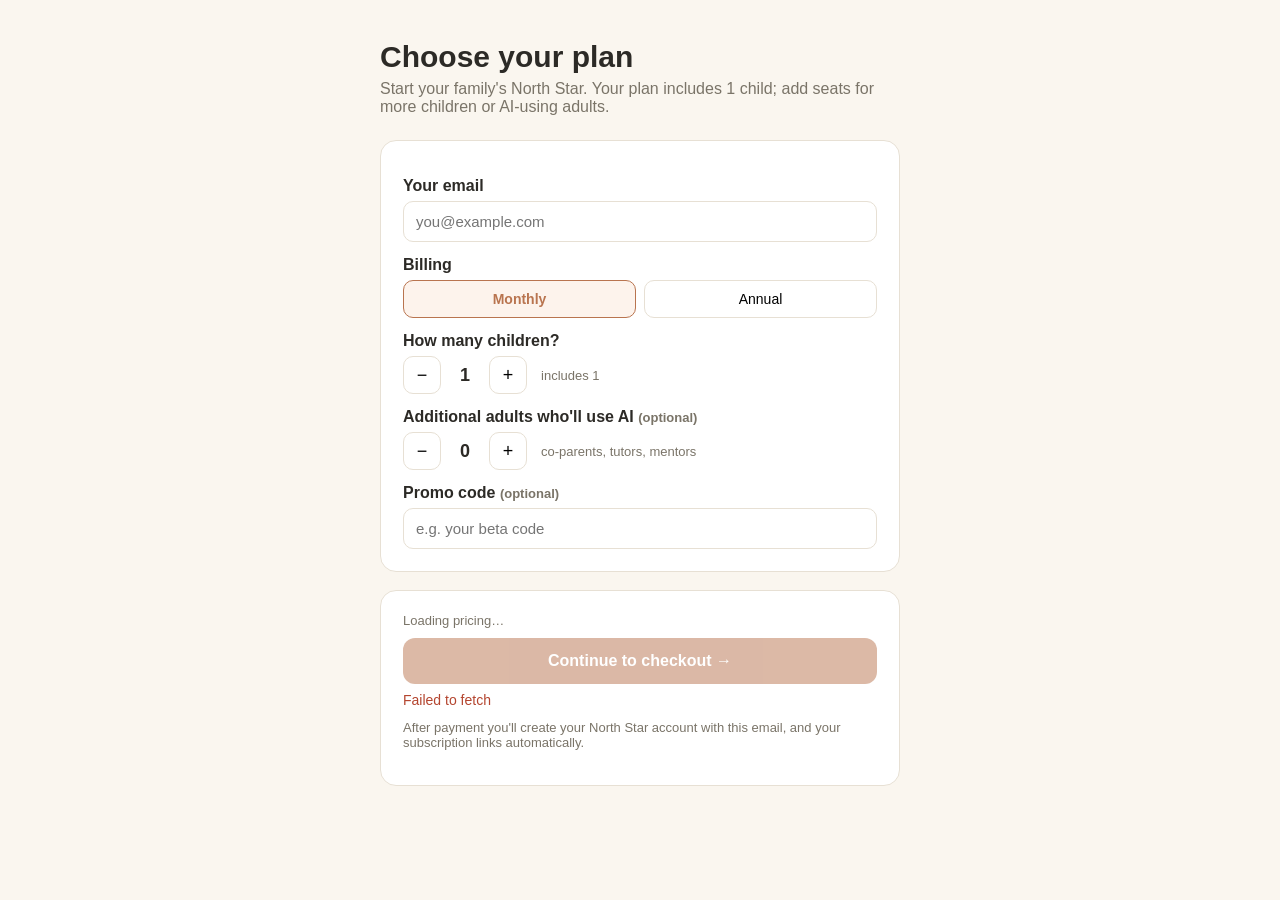
==== pricing.html @ ab98f8ff "North Star app: full application, cloud sync, billing, public signup, mobile UX Commits the complete" ====
<!doctype html>
<html lang="en">
<head>
<meta charset="utf-8" />
<meta name="viewport" content="width=device-width, initial-scale=1" />
<title>North Star — Choose your plan</title>
<style>
  :root{ --cream:#faf6ef; --card:#fff; --ink:#2c2a26; --muted:#7a7468; --clay:#b9744f; --sage:#8aa18a; --border:#e7e0d4; --r:16px; }
  *{ box-sizing:border-box; } body{ margin:0; font-family:-apple-system,BlinkMacSystemFont,"Segoe UI",Roboto,sans-serif; background:var(--cream); color:var(--ink); }
  .wrap{ max-width:560px; margin:0 auto; padding:40px 20px 80px; }
  h1{ font-size:30px; margin:0 0 6px; } .sub{ color:var(--muted); margin:0 0 24px; }
  .card{ background:var(--card); border:1px solid var(--border); border-radius:var(--r); padding:22px; margin-bottom:18px; }
  label{ display:block; font-weight:600; margin:14px 0 6px; }
  input[type=email], input[type=text]{ width:100%; padding:11px 12px; border:1px solid var(--border); border-radius:10px; font-size:15px; }
  .seg{ display:flex; gap:8px; }
  .seg button{ flex:1; padding:10px; border:1px solid var(--border); background:#fff; border-radius:10px; cursor:pointer; font-size:14px; }
  .seg button.on{ border-color:var(--clay); background:#fdf3ec; color:var(--clay); font-weight:700; }
  .stepper{ display:flex; align-items:center; gap:14px; }
  .stepper button{ width:38px; height:38px; border:1px solid var(--border); background:#fff; border-radius:10px; font-size:18px; cursor:pointer; }
  .stepper .n{ font-size:18px; font-weight:700; min-width:2ch; text-align:center; }
  .row{ display:flex; justify-content:space-between; margin:6px 0; }
  .total{ display:flex; justify-content:space-between; font-weight:700; font-size:18px; border-top:1px solid var(--border); padding-top:10px; margin-top:10px; }
  .go{ width:100%; padding:14px; background:var(--clay); color:#fff; border:0; border-radius:12px; font-size:16px; font-weight:700; cursor:pointer; margin-top:10px; }
  .go[disabled]{ opacity:.5; cursor:not-allowed; }
  .muted{ color:var(--muted); font-size:13px; } .err{ color:#b4452f; font-size:14px; margin-top:8px; }
  .trial{ background:#eef5ee; color:#456b45; border-radius:10px; padding:10px 12px; font-size:14px; margin-top:10px; }
</style>
</head>
<body>
<div class="wrap">
  <h1>Choose your plan</h1>
  <p class="sub">Start your family's North Star. Your plan includes 1 child; add seats for more children or AI-using adults.</p>

  <div class="card">
    <label>Your email</label>
    <input id="email" type="email" placeholder="you@example.com" autocomplete="email" />

    <label>Billing</label>
    <div class="seg" id="interval">
      <button data-int="month" class="on">Monthly</button>
      <button data-int="year">Annual</button>
    </div>

    <label>How many children?</label>
    <div class="stepper"><button data-step-child="-1">−</button><span class="n" id="children">1</span><button data-step-child="1">+</button>
      <span class="muted" id="child-note">includes 1</span></div>

    <label>Additional adults who'll use AI <span class="muted">(optional)</span></label>
    <div class="stepper"><button data-step-adult="-1">−</button><span class="n" id="adults">0</span><button data-step-adult="1">+</button>
      <span class="muted">co-parents, tutors, mentors</span></div>

    <label>Promo code <span class="muted">(optional)</span></label>
    <input id="promo" type="text" placeholder="e.g. your beta code" autocomplete="off" />
    <div class="trial" id="trial" style="display:none"></div>
  </div>

  <div class="card">
    <div id="breakdown"><div class="muted">Loading pricing…</div></div>
    <button class="go" id="go" disabled>Continue to checkout →</button>
    <div class="err" id="err"></div>
    <p class="muted" style="margin-top:12px">After payment you'll create your North Star account with this email, and your subscription links automatically.</p>
  </div>
</div>

<script type="module">
  // Stands in for the real marketing site. The live pricing page would make the
  // same two fetch calls to the public-checkout function.
  const SUPABASE_URL = "https://dsioaopybvbfukouljej.supabase.co";
  const PUBLISHABLE_KEY = "sb_publishable_dtIyt5aJ-7ZRUaxMw2Mseg_uG65wyfv";
  const FN = `${SUPABASE_URL}/functions/v1/public-checkout`;

  async function call(action, payload) {
    const res = await fetch(FN, {
      method: "POST",
      headers: { "Content-Type": "application/json", "apikey": PUBLISHABLE_KEY, "Authorization": `Bearer ${PUBLISHABLE_KEY}` },
      body: JSON.stringify({ action, payload }),
    });
    const data = await res.json();
    if (!res.ok || data.error) throw new Error(data.error || `Request failed (${res.status})`);
    return data;
  }

  let interval = "month", children = 1, adults = 0, prices = null;
  const $ = (id) => document.getElementById(id);
  const money = (amt, cur="usd") => amt == null ? "—" : new Intl.NumberFormat(undefined,{style:"currency",currency:(cur||"usd").toUpperCase()}).format(amt/100);

  function render() {
    $("children").textContent = children;
    $("adults").textContent = adults;
    const extraChild = Math.max(0, children - 1);
    $("child-note").textContent = extraChild ? `includes 1 + ${extraChild} seat${extraChild>1?"s":""}` : "includes 1";
    document.querySelectorAll("[data-int]").forEach(b => b.classList.toggle("on", b.dataset.int === interval));

    const set = prices?.[interval] || {};
    const cur = set.base?.currency || "usd";
    const per = interval === "year" ? "/yr" : "/mo";
    const baseAmt = set.base?.amount ?? null, seatAmt = set.seat?.amount ?? null, aiAmt = set.aiseat?.amount ?? null;
    const total = baseAmt == null ? null : baseAmt + extraChild*(seatAmt||0) + adults*(aiAmt||0);

    if (!prices) { $("breakdown").innerHTML = `<div class="muted">Loading pricing…</div>`; }
    else $("breakdown").innerHTML = `
      <div class="row"><span>Base plan (incl. 1 child)</span><span>${money(baseAmt,cur)}${per}</span></div>
      ${extraChild>0 ? `<div class="row"><span>${extraChild} × child seat</span><span>${money(seatAmt!=null?seatAmt*extraChild:null,cur)}${per}</span></div>`:""}
      ${adults>0 ? `<div class="row"><span>${adults} × adult AI seat</span><span>${money(aiAmt!=null?aiAmt*adults:null,cur)}${per}</span></div>`:""}
      <div class="total"><span>Total</span><span>${money(total,cur)}${per}</span></div>`;
    $("go").disabled = !prices || baseAmt == null;
  }

  document.querySelectorAll("[data-int]").forEach(b => b.addEventListener("click", () => { interval = b.dataset.int; render(); }));
  document.querySelectorAll("[data-step-child]").forEach(b => b.addEventListener("click", () => { children = Math.max(1, children + (+b.dataset.stepChild)); render(); }));
  document.querySelectorAll("[data-step-adult]").forEach(b => b.addEventListener("click", () => { adults = Math.max(0, adults + (+b.dataset.stepAdult)); render(); }));

  $("go").addEventListener("click", async () => {
    $("err").textContent = "";
    const email = $("email").value.trim();
    if (!email) { $("err").textContent = "Please enter your email."; return; }
    $("go").disabled = true; $("go").textContent = "Redirecting…";
    try {
      const { url } = await call("create", {
        interval, email, promoCode: $("promo").value.trim(),
        childSeats: Math.max(0, children - 1), adultSeats: adults,
      });
      window.location.href = url;
    } catch (e) {
      $("err").textContent = e.message || "Couldn't start checkout.";
      $("go").disabled = false; $("go").textContent = "Continue to checkout →";
    }
  });

  // Show a hint when the entered promo unlocks the free trial (purely cosmetic;
  // the real trial is applied server-side at checkout).
  $("promo").addEventListener("input", () => {
    const v = $("promo").value.trim();
    $("trial").style.display = v ? "block" : "none";
    if (v) $("trial").textContent = "If this is a valid beta code, you'll get 30 days free — then your selected plan bills automatically unless you cancel.";
  });

  try { prices = await call("prices"); } catch (e) { $("err").textContent = e.message; }
  render();
</script>
</body>
</html>
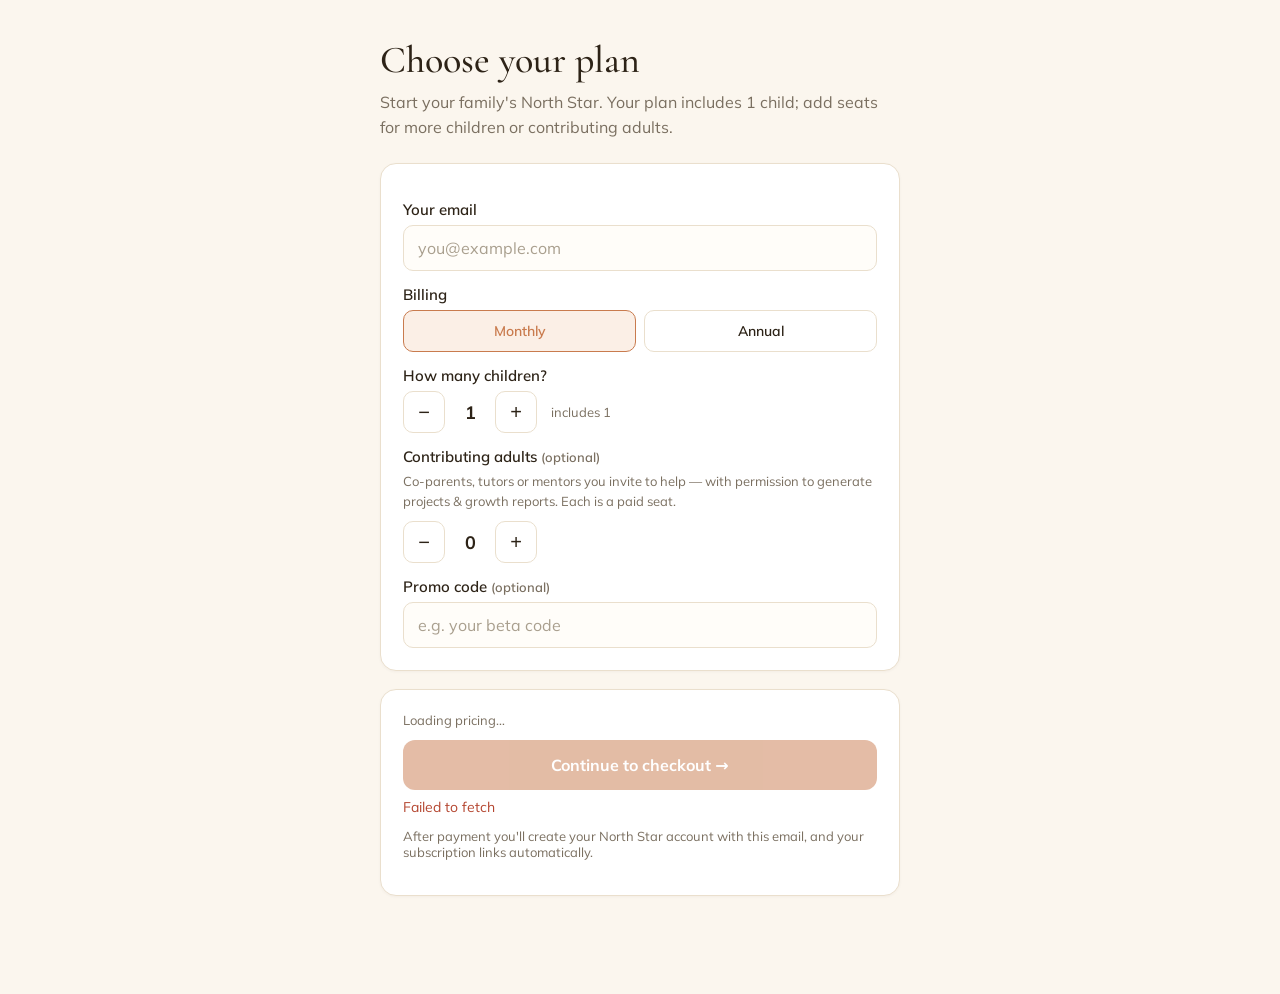
==== commit e1e36444: "Pricing page: match brand fonts/UI + reword adult seats - Cormorant Garamond headings + Mulish body," ====
--- a/pricing.html
+++ b/pricing.html
@@ -4,32 +4,40 @@
 <meta charset="utf-8" />
 <meta name="viewport" content="width=device-width, initial-scale=1" />
 <title>North Star — Choose your plan</title>
+<link rel="preconnect" href="https://fonts.googleapis.com" />
+<link rel="preconnect" href="https://fonts.gstatic.com" crossorigin />
+<link href="https://fonts.googleapis.com/css2?family=Cormorant+Garamond:ital,wght@0,400;0,500;1,400;1,500&family=Mulish:wght@400;500;600;700&display=swap" rel="stylesheet" />
 <style>
-  :root{ --cream:#faf6ef; --card:#fff; --ink:#2c2a26; --muted:#7a7468; --clay:#b9744f; --sage:#8aa18a; --border:#e7e0d4; --r:16px; }
-  *{ box-sizing:border-box; } body{ margin:0; font-family:-apple-system,BlinkMacSystemFont,"Segoe UI",Roboto,sans-serif; background:var(--cream); color:var(--ink); }
+  :root{ --cream:#FBF6EE; --card:#FFFFFF; --ink:#2D2317; --muted:#7A6F60; --clay:#C97B4E; --clay-hover:#B36A3F; --sage:#7FA68A; --border:#EADFCD; --r:16px;
+    --serif:"Cormorant Garamond",Georgia,serif; --sans:"Mulish",system-ui,-apple-system,"Segoe UI",sans-serif; }
+  *{ box-sizing:border-box; } body{ margin:0; font-family:var(--sans); background:var(--cream); color:var(--ink); -webkit-font-smoothing:antialiased; }
   .wrap{ max-width:560px; margin:0 auto; padding:40px 20px 80px; }
-  h1{ font-size:30px; margin:0 0 6px; } .sub{ color:var(--muted); margin:0 0 24px; }
-  .card{ background:var(--card); border:1px solid var(--border); border-radius:var(--r); padding:22px; margin-bottom:18px; }
-  label{ display:block; font-weight:600; margin:14px 0 6px; }
-  input[type=email], input[type=text]{ width:100%; padding:11px 12px; border:1px solid var(--border); border-radius:10px; font-size:15px; }
+  h1{ font-family:var(--serif); font-weight:500; font-size:38px; line-height:1.1; letter-spacing:0; margin:0 0 8px; }
+  .sub{ color:var(--muted); margin:0 0 24px; font-size:16px; line-height:1.55; }
+  .card{ background:var(--card); border:1px solid var(--border); border-radius:var(--r); padding:22px; margin-bottom:18px; box-shadow:0 1px 3px rgba(45,35,23,0.04); }
+  label{ display:block; font-weight:600; margin:14px 0 6px; font-size:15px; }
+  .help{ color:var(--muted); font-size:13px; line-height:1.5; margin:0 0 10px; }
+  input[type=email], input[type=text]{ width:100%; padding:12px 14px; border:1px solid var(--border); border-radius:10px; font-size:16px; font-family:var(--sans); background:#FFFDF9; }
+  input::placeholder{ color:#A99F8E; }
   .seg{ display:flex; gap:8px; }
-  .seg button{ flex:1; padding:10px; border:1px solid var(--border); background:#fff; border-radius:10px; cursor:pointer; font-size:14px; }
-  .seg button.on{ border-color:var(--clay); background:#fdf3ec; color:var(--clay); font-weight:700; }
+  .seg button{ flex:1; padding:11px; border:1px solid var(--border); background:#fff; border-radius:10px; cursor:pointer; font-size:14px; font-family:var(--sans); font-weight:600; color:var(--ink); }
+  .seg button.on{ border-color:var(--clay); background:#FBEFE6; color:var(--clay); }
   .stepper{ display:flex; align-items:center; gap:14px; }
-  .stepper button{ width:38px; height:38px; border:1px solid var(--border); background:#fff; border-radius:10px; font-size:18px; cursor:pointer; }
+  .stepper button{ width:42px; height:42px; border:1px solid var(--border); background:#fff; border-radius:10px; font-size:20px; cursor:pointer; color:var(--ink); }
   .stepper .n{ font-size:18px; font-weight:700; min-width:2ch; text-align:center; }
-  .row{ display:flex; justify-content:space-between; margin:6px 0; }
+  .row{ display:flex; justify-content:space-between; margin:6px 0; font-size:15px; }
   .total{ display:flex; justify-content:space-between; font-weight:700; font-size:18px; border-top:1px solid var(--border); padding-top:10px; margin-top:10px; }
-  .go{ width:100%; padding:14px; background:var(--clay); color:#fff; border:0; border-radius:12px; font-size:16px; font-weight:700; cursor:pointer; margin-top:10px; }
+  .go{ width:100%; padding:15px; background:var(--clay); color:#fff; border:0; border-radius:12px; font-size:16px; font-weight:700; font-family:var(--sans); cursor:pointer; margin-top:12px; }
+  .go:active{ background:var(--clay-hover); }
   .go[disabled]{ opacity:.5; cursor:not-allowed; }
-  .muted{ color:var(--muted); font-size:13px; } .err{ color:#b4452f; font-size:14px; margin-top:8px; }
-  .trial{ background:#eef5ee; color:#456b45; border-radius:10px; padding:10px 12px; font-size:14px; margin-top:10px; }
+  .muted{ color:var(--muted); font-size:13px; } .err{ color:#B4452F; font-size:14px; margin-top:8px; }
+  .trial{ background:#EEF5EE; color:#456B45; border-radius:10px; padding:10px 12px; font-size:14px; margin-top:10px; line-height:1.5; }
 </style>
 </head>
 <body>
 <div class="wrap">
   <h1>Choose your plan</h1>
-  <p class="sub">Start your family's North Star. Your plan includes 1 child; add seats for more children or AI-using adults.</p>
+  <p class="sub">Start your family's North Star. Your plan includes 1 child; add seats for more children or contributing adults.</p>
 
   <div class="card">
     <label>Your email</label>
@@ -45,9 +53,9 @@
     <div class="stepper"><button data-step-child="-1">−</button><span class="n" id="children">1</span><button data-step-child="1">+</button>
       <span class="muted" id="child-note">includes 1</span></div>
 
-    <label>Additional adults who'll use AI <span class="muted">(optional)</span></label>
-    <div class="stepper"><button data-step-adult="-1">−</button><span class="n" id="adults">0</span><button data-step-adult="1">+</button>
-      <span class="muted">co-parents, tutors, mentors</span></div>
+    <label>Contributing adults <span class="muted">(optional)</span></label>
+    <div class="help">Co-parents, tutors or mentors you invite to help — with permission to generate projects &amp; growth reports. Each is a paid seat.</div>
+    <div class="stepper"><button data-step-adult="-1">−</button><span class="n" id="adults">0</span><button data-step-adult="1">+</button></div>
 
     <label>Promo code <span class="muted">(optional)</span></label>
     <input id="promo" type="text" placeholder="e.g. your beta code" autocomplete="off" />
@@ -101,7 +109,7 @@
     else $("breakdown").innerHTML = `
       <div class="row"><span>Base plan (incl. 1 child)</span><span>${money(baseAmt,cur)}${per}</span></div>
       ${extraChild>0 ? `<div class="row"><span>${extraChild} × child seat</span><span>${money(seatAmt!=null?seatAmt*extraChild:null,cur)}${per}</span></div>`:""}
-      ${adults>0 ? `<div class="row"><span>${adults} × adult AI seat</span><span>${money(aiAmt!=null?aiAmt*adults:null,cur)}${per}</span></div>`:""}
+      ${adults>0 ? `<div class="row"><span>${adults} × contributing adult</span><span>${money(aiAmt!=null?aiAmt*adults:null,cur)}${per}</span></div>`:""}
       <div class="total"><span>Total</span><span>${money(total,cur)}${per}</span></div>`;
     $("go").disabled = !prices || baseAmt == null;
   }
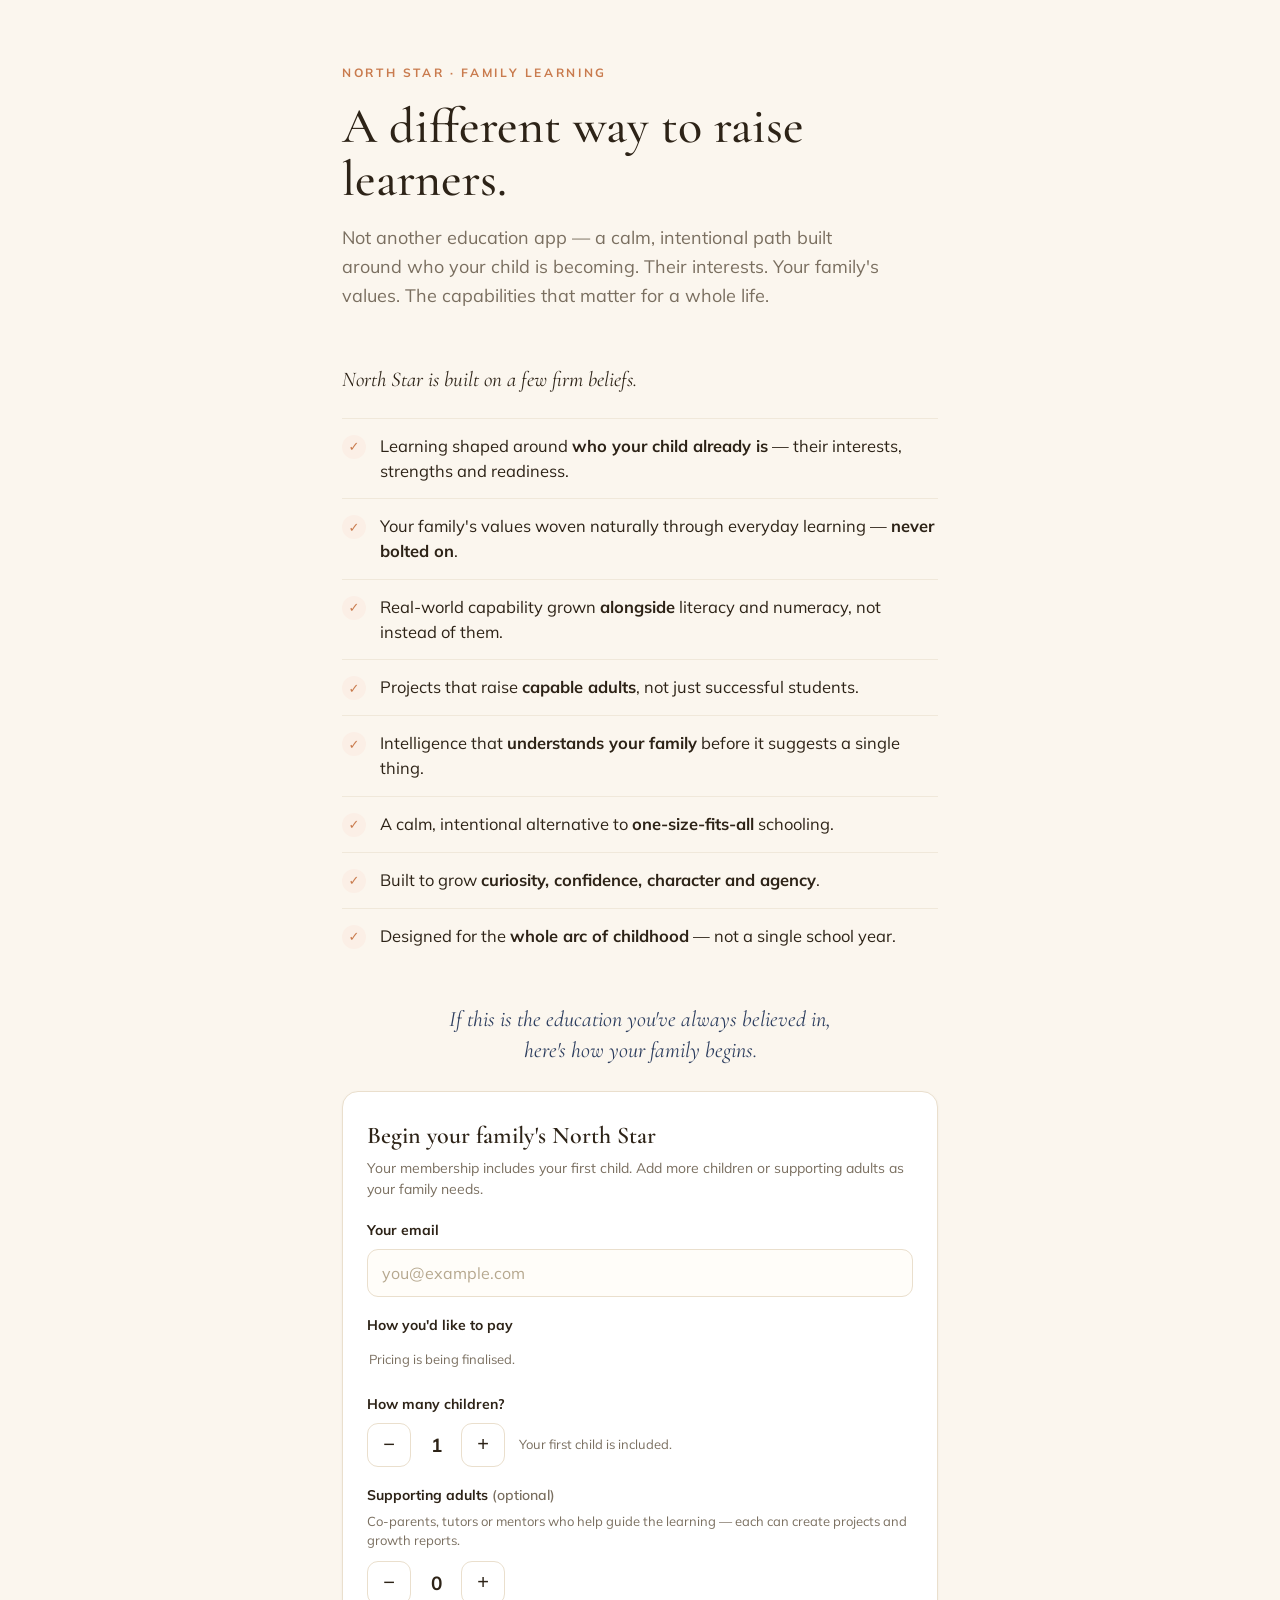
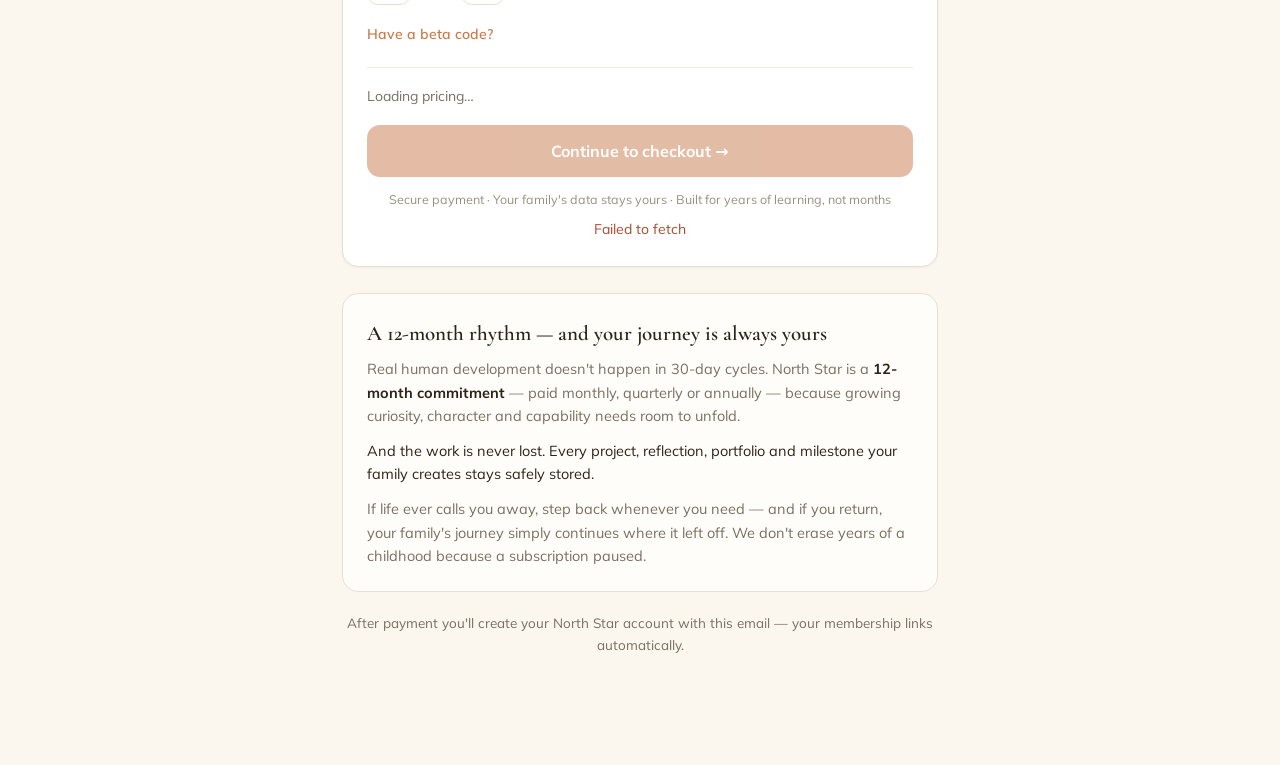
==== commit 8655986b: "Pricing page redesign: a philosophy to join, not features to compare Rebuilt from first principles s" ====
--- a/pricing.html
+++ b/pricing.html
@@ -3,76 +3,166 @@
 <head>
 <meta charset="utf-8" />
 <meta name="viewport" content="width=device-width, initial-scale=1" />
-<title>North Star — Choose your plan</title>
+<title>North Star — A different way to raise learners</title>
+<link rel="icon" type="image/svg+xml" href="/favicon.svg" />
+<link rel="icon" type="image/png" sizes="32x32" href="/favicon-32.png" />
+<link rel="apple-touch-icon" sizes="180x180" href="/apple-touch-icon.png" />
+<meta name="theme-color" content="#0E1626" />
 <link rel="preconnect" href="https://fonts.googleapis.com" />
 <link rel="preconnect" href="https://fonts.gstatic.com" crossorigin />
-<link href="https://fonts.googleapis.com/css2?family=Cormorant+Garamond:ital,wght@0,400;0,500;1,400;1,500&family=Mulish:wght@400;500;600;700&display=swap" rel="stylesheet" />
+<link href="https://fonts.googleapis.com/css2?family=Cormorant+Garamond:ital,wght@0,400;0,500;0,600;1,400;1,500&family=Mulish:wght@400;500;600;700&display=swap" rel="stylesheet" />
 <style>
-  :root{ --cream:#FBF6EE; --card:#FFFFFF; --ink:#2D2317; --muted:#7A6F60; --clay:#C97B4E; --clay-hover:#B36A3F; --sage:#7FA68A; --border:#EADFCD; --r:16px;
-    --serif:"Cormorant Garamond",Georgia,serif; --sans:"Mulish",system-ui,-apple-system,"Segoe UI",sans-serif; }
-  *{ box-sizing:border-box; } body{ margin:0; font-family:var(--sans); background:var(--cream); color:var(--ink); -webkit-font-smoothing:antialiased; }
-  .wrap{ max-width:560px; margin:0 auto; padding:40px 20px 80px; }
-  h1{ font-family:var(--serif); font-weight:500; font-size:38px; line-height:1.1; letter-spacing:0; margin:0 0 8px; }
-  .sub{ color:var(--muted); margin:0 0 24px; font-size:16px; line-height:1.55; }
-  .card{ background:var(--card); border:1px solid var(--border); border-radius:var(--r); padding:22px; margin-bottom:18px; box-shadow:0 1px 3px rgba(45,35,23,0.04); }
-  label{ display:block; font-weight:600; margin:14px 0 6px; font-size:15px; }
-  .help{ color:var(--muted); font-size:13px; line-height:1.5; margin:0 0 10px; }
-  input[type=email], input[type=text]{ width:100%; padding:12px 14px; border:1px solid var(--border); border-radius:10px; font-size:16px; font-family:var(--sans); background:#FFFDF9; }
-  input::placeholder{ color:#A99F8E; }
+  :root{
+    --cream:#FBF6EE; --card:#FFFFFF; --ink:#2D2317; --muted:#7A6F60; --soft:#9C8F7C;
+    --clay:#C97B4E; --clay-hover:#B36A3F; --clay-soft:#FBEFE6; --sage:#7FA68A; --navy:#2C3D5E;
+    --border:#EADFCD; --line:#F0E8DA; --r:16px;
+    --serif:"Cormorant Garamond",Georgia,serif; --sans:"Mulish",system-ui,-apple-system,"Segoe UI",sans-serif;
+  }
+  *{ box-sizing:border-box; }
+  body{ margin:0; font-family:var(--sans); background:var(--cream); color:var(--ink); -webkit-font-smoothing:antialiased; line-height:1.5; }
+  .wrap{ max-width:640px; margin:0 auto; padding:64px 22px 96px; }
+
+  /* ---- Hero ---- */
+  .eyebrow{ font-size:12px; letter-spacing:0.22em; text-transform:uppercase; color:var(--clay); font-weight:700; margin-bottom:18px; }
+  h1{ font-family:var(--serif); font-weight:500; font-size:clamp(34px,8vw,50px); line-height:1.06; letter-spacing:0; margin:0 0 18px; }
+  .lede{ color:var(--muted); margin:0; font-size:clamp(16px,4.4vw,18px); line-height:1.6; max-width:30em; }
+
+  /* ---- Beliefs (the emotional hero) ---- */
+  .beliefs{ margin:54px 0 12px; }
+  .beliefs-head{ font-family:var(--serif); font-style:italic; font-size:21px; color:var(--ink); margin-bottom:22px; }
+  .belief{ display:flex; gap:14px; align-items:flex-start; padding:15px 0; border-top:1px solid var(--line); }
+  .belief:first-of-type{ border-top:none; padding-top:0; }
+  .tick{ flex:none; width:24px; height:24px; border-radius:50%; background:var(--clay-soft); color:var(--clay);
+         display:grid; place-items:center; font-size:13px; font-weight:700; margin-top:1px; }
+  .belief p{ margin:0; font-size:16.5px; line-height:1.5; color:var(--ink); }
+  .belief b{ font-weight:700; }
+  .turn{ margin:40px 0 8px; font-family:var(--serif); font-size:22px; font-style:italic; color:var(--navy); text-align:center; line-height:1.4; }
+
+  /* ---- Calculator (clean, secondary) ---- */
+  .calc{ background:var(--card); border:1px solid var(--border); border-radius:var(--r); padding:26px 24px; box-shadow:0 1px 3px rgba(45,35,23,0.05); margin-top:26px; }
+  .calc-head{ font-family:var(--serif); font-size:24px; font-weight:600; margin:0 0 4px; }
+  .calc-sub{ color:var(--muted); font-size:14px; margin:0 0 20px; }
+  label{ display:block; font-weight:700; margin:18px 0 8px; font-size:14px; }
+  .help{ color:var(--muted); font-size:13px; line-height:1.5; margin:-2px 0 10px; }
+  input[type=email], input[type=text]{ width:100%; padding:13px 14px; border:1px solid var(--border); border-radius:11px; font-size:16px; font-family:var(--sans); background:#FFFDF9; }
+  input::placeholder{ color:#B6A88F; }
+
+  /* billing cadence — more weight, unmistakable active state */
   .seg{ display:flex; gap:8px; }
-  .seg button{ flex:1; padding:11px; border:1px solid var(--border); background:#fff; border-radius:10px; cursor:pointer; font-size:14px; font-family:var(--sans); font-weight:600; color:var(--ink); }
-  .seg button.on{ border-color:var(--clay); background:#FBEFE6; color:var(--clay); }
+  .seg button{ flex:1; padding:14px 8px; border:1.5px solid var(--border); background:#fff; border-radius:12px; cursor:pointer;
+               font-family:var(--sans); font-weight:700; color:var(--ink); font-size:15px; line-height:1.2; transition:all .15s ease; position:relative; }
+  .seg button small{ display:block; font-weight:600; font-size:11px; color:var(--soft); margin-top:3px; }
+  .seg button.on{ border-color:var(--clay); background:var(--clay); color:#fff; box-shadow:0 6px 16px -8px rgba(201,123,78,.55); }
+  .seg button.on small{ color:rgba(255,255,255,.85); }
+
   .stepper{ display:flex; align-items:center; gap:14px; }
-  .stepper button{ width:42px; height:42px; border:1px solid var(--border); background:#fff; border-radius:10px; font-size:20px; cursor:pointer; color:var(--ink); }
-  .stepper .n{ font-size:18px; font-weight:700; min-width:2ch; text-align:center; }
-  .row{ display:flex; justify-content:space-between; margin:6px 0; font-size:15px; }
-  .total{ display:flex; justify-content:space-between; font-weight:700; font-size:18px; border-top:1px solid var(--border); padding-top:10px; margin-top:10px; }
-  .go{ width:100%; padding:15px; background:var(--clay); color:#fff; border:0; border-radius:12px; font-size:16px; font-weight:700; font-family:var(--sans); cursor:pointer; margin-top:12px; }
-  .go:active{ background:var(--clay-hover); }
+  .stepper button{ width:44px; height:44px; border:1.5px solid var(--border); background:#fff; border-radius:11px; font-size:20px; cursor:pointer; color:var(--ink); }
+  .stepper button:active{ background:var(--clay-soft); }
+  .stepper .n{ font-size:19px; font-weight:700; min-width:2ch; text-align:center; }
+  .stepper .note{ color:var(--muted); font-size:13px; }
+
+  .promo-link{ display:inline-block; margin-top:20px; color:var(--clay); font-size:14px; font-weight:600; cursor:pointer; border:0; background:none; padding:0; font-family:var(--sans); }
+  .promo-wrap{ overflow:hidden; max-height:0; transition:max-height .25s ease; }
+  .promo-wrap.open{ max-height:160px; }
+  .trial{ background:#EEF5EE; color:#456B45; border-radius:10px; padding:10px 12px; font-size:13.5px; margin-top:10px; line-height:1.5; }
+
+  .breakdown{ margin-top:22px; padding-top:18px; border-top:1px solid var(--line); }
+  .row{ display:flex; justify-content:space-between; gap:12px; margin:7px 0; font-size:15px; color:var(--ink); }
+  .row span:last-child{ font-variant-numeric:tabular-nums; white-space:nowrap; }
+  .row .muted{ color:var(--muted); }
+  .total{ display:flex; justify-content:space-between; font-weight:700; font-size:19px; border-top:1px solid var(--border); padding-top:12px; margin-top:12px; }
+
+  .go{ width:100%; padding:16px; background:var(--clay); color:#fff; border:0; border-radius:13px; font-size:16px; font-weight:700; font-family:var(--sans); cursor:pointer; margin-top:18px; }
+  .go:hover{ background:var(--clay-hover); }
   .go[disabled]{ opacity:.5; cursor:not-allowed; }
-  .muted{ color:var(--muted); font-size:13px; } .err{ color:#B4452F; font-size:14px; margin-top:8px; }
-  .trial{ background:#EEF5EE; color:#456B45; border-radius:10px; padding:10px 12px; font-size:14px; margin-top:10px; line-height:1.5; }
+  .trust{ text-align:center; color:var(--soft); font-size:12.5px; margin-top:12px; line-height:1.6; }
+  .err{ color:#B4452F; font-size:14px; margin-top:10px; text-align:center; }
+  .muted{ color:var(--muted); }
+
+  /* commitment + reassurance */
+  .commit{ margin-top:26px; padding:24px; background:#FFFDF9; border:1px solid var(--border); border-radius:var(--r); }
+  .commit h3{ font-family:var(--serif); font-size:21px; font-weight:600; margin:0 0 8px; }
+  .commit p{ color:var(--muted); font-size:14.5px; line-height:1.6; margin:0 0 12px; }
+  .commit p:last-child{ margin-bottom:0; }
+  .commit .keep{ color:var(--ink); }
+  .post{ text-align:center; color:var(--muted); font-size:13.5px; margin-top:20px; line-height:1.6; }
 </style>
 </head>
 <body>
 <div class="wrap">
-  <h1>Choose your plan</h1>
-  <p class="sub">Start your family's North Star. Your plan includes 1 child; add seats for more children or contributing adults.</p>
-
-  <div class="card">
+
+  <!-- Hero -->
+  <div class="eyebrow">North Star · Family Learning</div>
+  <h1>A different way to raise learners.</h1>
+  <p class="lede">Not another education app — a calm, intentional path built around who your child is becoming. Their interests. Your family's values. The capabilities that matter for a whole life.</p>
+
+  <!-- Beliefs: the emotional hero -->
+  <div class="beliefs">
+    <div class="beliefs-head">North Star is built on a few firm beliefs.</div>
+    <div class="belief"><span class="tick">✓</span><p>Learning shaped around <b>who your child already is</b> — their interests, strengths and readiness.</p></div>
+    <div class="belief"><span class="tick">✓</span><p>Your family's values woven naturally through everyday learning — <b>never bolted on</b>.</p></div>
+    <div class="belief"><span class="tick">✓</span><p>Real-world capability grown <b>alongside</b> literacy and numeracy, not instead of them.</p></div>
+    <div class="belief"><span class="tick">✓</span><p>Projects that raise <b>capable adults</b>, not just successful students.</p></div>
+    <div class="belief"><span class="tick">✓</span><p>Intelligence that <b>understands your family</b> before it suggests a single thing.</p></div>
+    <div class="belief"><span class="tick">✓</span><p>A calm, intentional alternative to <b>one-size-fits-all</b> schooling.</p></div>
+    <div class="belief"><span class="tick">✓</span><p>Built to grow <b>curiosity, confidence, character and agency</b>.</p></div>
+    <div class="belief"><span class="tick">✓</span><p>Designed for the <b>whole arc of childhood</b> — not a single school year.</p></div>
+  </div>
+
+  <p class="turn">If this is the education you've always believed in,<br>here's how your family begins.</p>
+
+  <!-- Calculator: clean + secondary -->
+  <div class="calc">
+    <h2 class="calc-head">Begin your family's North Star</h2>
+    <p class="calc-sub">Your membership includes your first child. Add more children or supporting adults as your family needs.</p>
+
     <label>Your email</label>
     <input id="email" type="email" placeholder="you@example.com" autocomplete="email" />
 
-    <label>Billing</label>
-    <div class="seg" id="interval">
-      <button data-int="month" class="on">Monthly</button>
-      <button data-int="year">Annual</button>
+    <label>How you'd like to pay</label>
+    <div class="seg" id="interval"><div class="muted" style="font-size:13px;padding:6px 2px">Loading…</div></div>
+
+    <label>How many children?</label>
+    <div class="stepper">
+      <button data-step-child="-1" type="button">−</button>
+      <span class="n" id="children">1</span>
+      <button data-step-child="1" type="button">+</button>
+      <span class="note" id="child-note">Your first child is included.</span>
     </div>
 
-    <label>How many children?</label>
-    <div class="stepper"><button data-step-child="-1">−</button><span class="n" id="children">1</span><button data-step-child="1">+</button>
-      <span class="muted" id="child-note">includes 1</span></div>
-
-    <label>Contributing adults <span class="muted">(optional)</span></label>
-    <div class="help">Co-parents, tutors or mentors you invite to help — with permission to generate projects &amp; growth reports. Each is a paid seat.</div>
-    <div class="stepper"><button data-step-adult="-1">−</button><span class="n" id="adults">0</span><button data-step-adult="1">+</button></div>
-
-    <label>Promo code <span class="muted">(optional)</span></label>
-    <input id="promo" type="text" placeholder="e.g. your beta code" autocomplete="off" />
-    <div class="trial" id="trial" style="display:none"></div>
+    <label>Supporting adults <span class="muted" style="font-weight:600">(optional)</span></label>
+    <div class="help">Co-parents, tutors or mentors who help guide the learning — each can create projects and growth reports.</div>
+    <div class="stepper">
+      <button data-step-adult="-1" type="button">−</button>
+      <span class="n" id="adults">0</span>
+      <button data-step-adult="1" type="button">+</button>
+    </div>
+
+    <button class="promo-link" id="promo-toggle" type="button">Have a beta code?</button>
+    <div class="promo-wrap" id="promo-wrap">
+      <input id="promo" type="text" placeholder="Enter your code" autocomplete="off" style="margin-top:10px" />
+      <div class="trial" id="trial" style="display:none"></div>
+    </div>
+
+    <div class="breakdown" id="breakdown"></div>
+
+    <button class="go" id="go" disabled>Continue to checkout →</button>
+    <div class="trust">Secure payment · Your family's data stays yours · Built for years of learning, not months</div>
+    <div class="err" id="err"></div>
   </div>
 
-  <div class="card">
-    <div id="breakdown"><div class="muted">Loading pricing…</div></div>
-    <button class="go" id="go" disabled>Continue to checkout →</button>
-    <div class="err" id="err"></div>
-    <p class="muted" style="margin-top:12px">After payment you'll create your North Star account with this email, and your subscription links automatically.</p>
+  <!-- Commitment + reassurance -->
+  <div class="commit">
+    <h3>A 12-month rhythm — and your journey is always yours</h3>
+    <p>Real human development doesn't happen in 30-day cycles. North Star is a <b class="keep">12-month commitment</b> — paid monthly, quarterly or annually — because growing curiosity, character and capability needs room to unfold.</p>
+    <p class="keep">And the work is never lost. Every project, reflection, portfolio and milestone your family creates stays safely stored.</p>
+    <p>If life ever calls you away, step back whenever you need — and if you return, your family's journey simply continues where it left off. We don't erase years of a childhood because a subscription paused.</p>
   </div>
+
+  <p class="post">After payment you'll create your North Star account with this email — your membership links automatically.</p>
 </div>
 
 <script type="module">
-  // Stands in for the real marketing site. The live pricing page would make the
-  // same two fetch calls to the public-checkout function.
   const SUPABASE_URL = "https://dsioaopybvbfukouljej.supabase.co";
   const PUBLISHABLE_KEY = "sb_publishable_dtIyt5aJ-7ZRUaxMw2Mseg_uG65wyfv";
   const FN = `${SUPABASE_URL}/functions/v1/public-checkout`;
@@ -88,35 +178,67 @@
     return data;
   }
 
+  // Cadence options — rendered only when their prices are configured in Stripe.
+  const CADENCE = [
+    { key: "month",   label: "Monthly",   per: "/mo",  tag: "" },
+    { key: "quarter", label: "Quarterly", per: "/qtr", tag: "" },
+    { key: "year",    label: "Annual",    per: "/yr",  tag: "Best value" },
+  ];
+  const perOf = (k) => (CADENCE.find(c => c.key === k) || {}).per || "";
+
   let interval = "month", children = 1, adults = 0, prices = null;
   const $ = (id) => document.getElementById(id);
-  const money = (amt, cur="usd") => amt == null ? "—" : new Intl.NumberFormat(undefined,{style:"currency",currency:(cur||"usd").toUpperCase()}).format(amt/100);
+  const money = (amt, cur = "usd") => amt == null ? "—" : new Intl.NumberFormat(undefined, { style: "currency", currency: (cur || "usd").toUpperCase() }).format(amt / 100);
+
+  function availableCadences() {
+    return CADENCE.filter(c => prices?.[c.key]?.base);
+  }
 
   function render() {
     $("children").textContent = children;
     $("adults").textContent = adults;
     const extraChild = Math.max(0, children - 1);
-    $("child-note").textContent = extraChild ? `includes 1 + ${extraChild} seat${extraChild>1?"s":""}` : "includes 1";
-    document.querySelectorAll("[data-int]").forEach(b => b.classList.toggle("on", b.dataset.int === interval));
+    $("child-note").textContent = extraChild
+      ? `Your first child + ${extraChild} more`
+      : "Your first child is included.";
+
+    // Cadence selector
+    const avail = availableCadences();
+    if (avail.length && !avail.some(c => c.key === interval)) interval = avail[0].key;
+    $("interval").innerHTML = avail.length
+      ? avail.map(c => `<button type="button" data-int="${c.key}" class="${c.key === interval ? "on" : ""}">${c.label}${c.tag ? `<small>${c.tag}</small>` : ""}</button>`).join("")
+      : `<div class="muted" style="font-size:13px;padding:6px 2px">Pricing is being finalised.</div>`;
+    $("interval").querySelectorAll("[data-int]").forEach(b => b.addEventListener("click", () => { interval = b.dataset.int; render(); }));
 
     const set = prices?.[interval] || {};
     const cur = set.base?.currency || "usd";
-    const per = interval === "year" ? "/yr" : "/mo";
+    const per = perOf(interval);
     const baseAmt = set.base?.amount ?? null, seatAmt = set.seat?.amount ?? null, aiAmt = set.aiseat?.amount ?? null;
-    const total = baseAmt == null ? null : baseAmt + extraChild*(seatAmt||0) + adults*(aiAmt||0);
-
-    if (!prices) { $("breakdown").innerHTML = `<div class="muted">Loading pricing…</div>`; }
-    else $("breakdown").innerHTML = `
-      <div class="row"><span>Base plan (incl. 1 child)</span><span>${money(baseAmt,cur)}${per}</span></div>
-      ${extraChild>0 ? `<div class="row"><span>${extraChild} × child seat</span><span>${money(seatAmt!=null?seatAmt*extraChild:null,cur)}${per}</span></div>`:""}
-      ${adults>0 ? `<div class="row"><span>${adults} × contributing adult</span><span>${money(aiAmt!=null?aiAmt*adults:null,cur)}${per}</span></div>`:""}
-      <div class="total"><span>Total</span><span>${money(total,cur)}${per}</span></div>`;
+    const total = baseAmt == null ? null : baseAmt + extraChild * (seatAmt || 0) + adults * (aiAmt || 0);
+
+    $("breakdown").innerHTML = !prices ? `<div class="muted" style="font-size:14px">Loading pricing…</div>` : `
+      <div class="row"><span>Base membership · your first child</span><span>${money(baseAmt, cur)}${per}</span></div>
+      ${extraChild > 0 ? `<div class="row"><span class="muted">${extraChild} additional ${extraChild === 1 ? "child" : "children"}</span><span>${money(seatAmt != null ? seatAmt * extraChild : null, cur)}${per}</span></div>` : ""}
+      ${adults > 0 ? `<div class="row"><span class="muted">${adults} supporting ${adults === 1 ? "adult" : "adults"}</span><span>${money(aiAmt != null ? aiAmt * adults : null, cur)}${per}</span></div>` : ""}
+      <div class="total"><span>Total</span><span>${money(total, cur)}${per}</span></div>`;
     $("go").disabled = !prices || baseAmt == null;
   }
 
-  document.querySelectorAll("[data-int]").forEach(b => b.addEventListener("click", () => { interval = b.dataset.int; render(); }));
   document.querySelectorAll("[data-step-child]").forEach(b => b.addEventListener("click", () => { children = Math.max(1, children + (+b.dataset.stepChild)); render(); }));
   document.querySelectorAll("[data-step-adult]").forEach(b => b.addEventListener("click", () => { adults = Math.max(0, adults + (+b.dataset.stepAdult)); render(); }));
+
+  // Promo collapse
+  $("promo-toggle").addEventListener("click", () => {
+    const w = $("promo-wrap");
+    const open = w.classList.toggle("open");
+    $("promo-toggle").textContent = open ? "Hide beta code" : "Have a beta code?";
+    if (open) $("promo").focus();
+  });
+  $("promo").addEventListener("input", () => {
+    const v = $("promo").value.trim();
+    $("trial").style.display = v ? "block" : "none";
+    if (v) $("trial").textContent = "If this is a valid beta code, your first 30 days are free — then your chosen plan begins, with your 12-month membership.";
+  });
 
   $("go").addEventListener("click", async () => {
     $("err").textContent = "";
@@ -135,14 +257,6 @@
     }
   });
 
-  // Show a hint when the entered promo unlocks the free trial (purely cosmetic;
-  // the real trial is applied server-side at checkout).
-  $("promo").addEventListener("input", () => {
-    const v = $("promo").value.trim();
-    $("trial").style.display = v ? "block" : "none";
-    if (v) $("trial").textContent = "If this is a valid beta code, you'll get 30 days free — then your selected plan bills automatically unless you cancel.";
-  });
-
   try { prices = await call("prices"); } catch (e) { $("err").textContent = e.message; }
   render();
 </script>
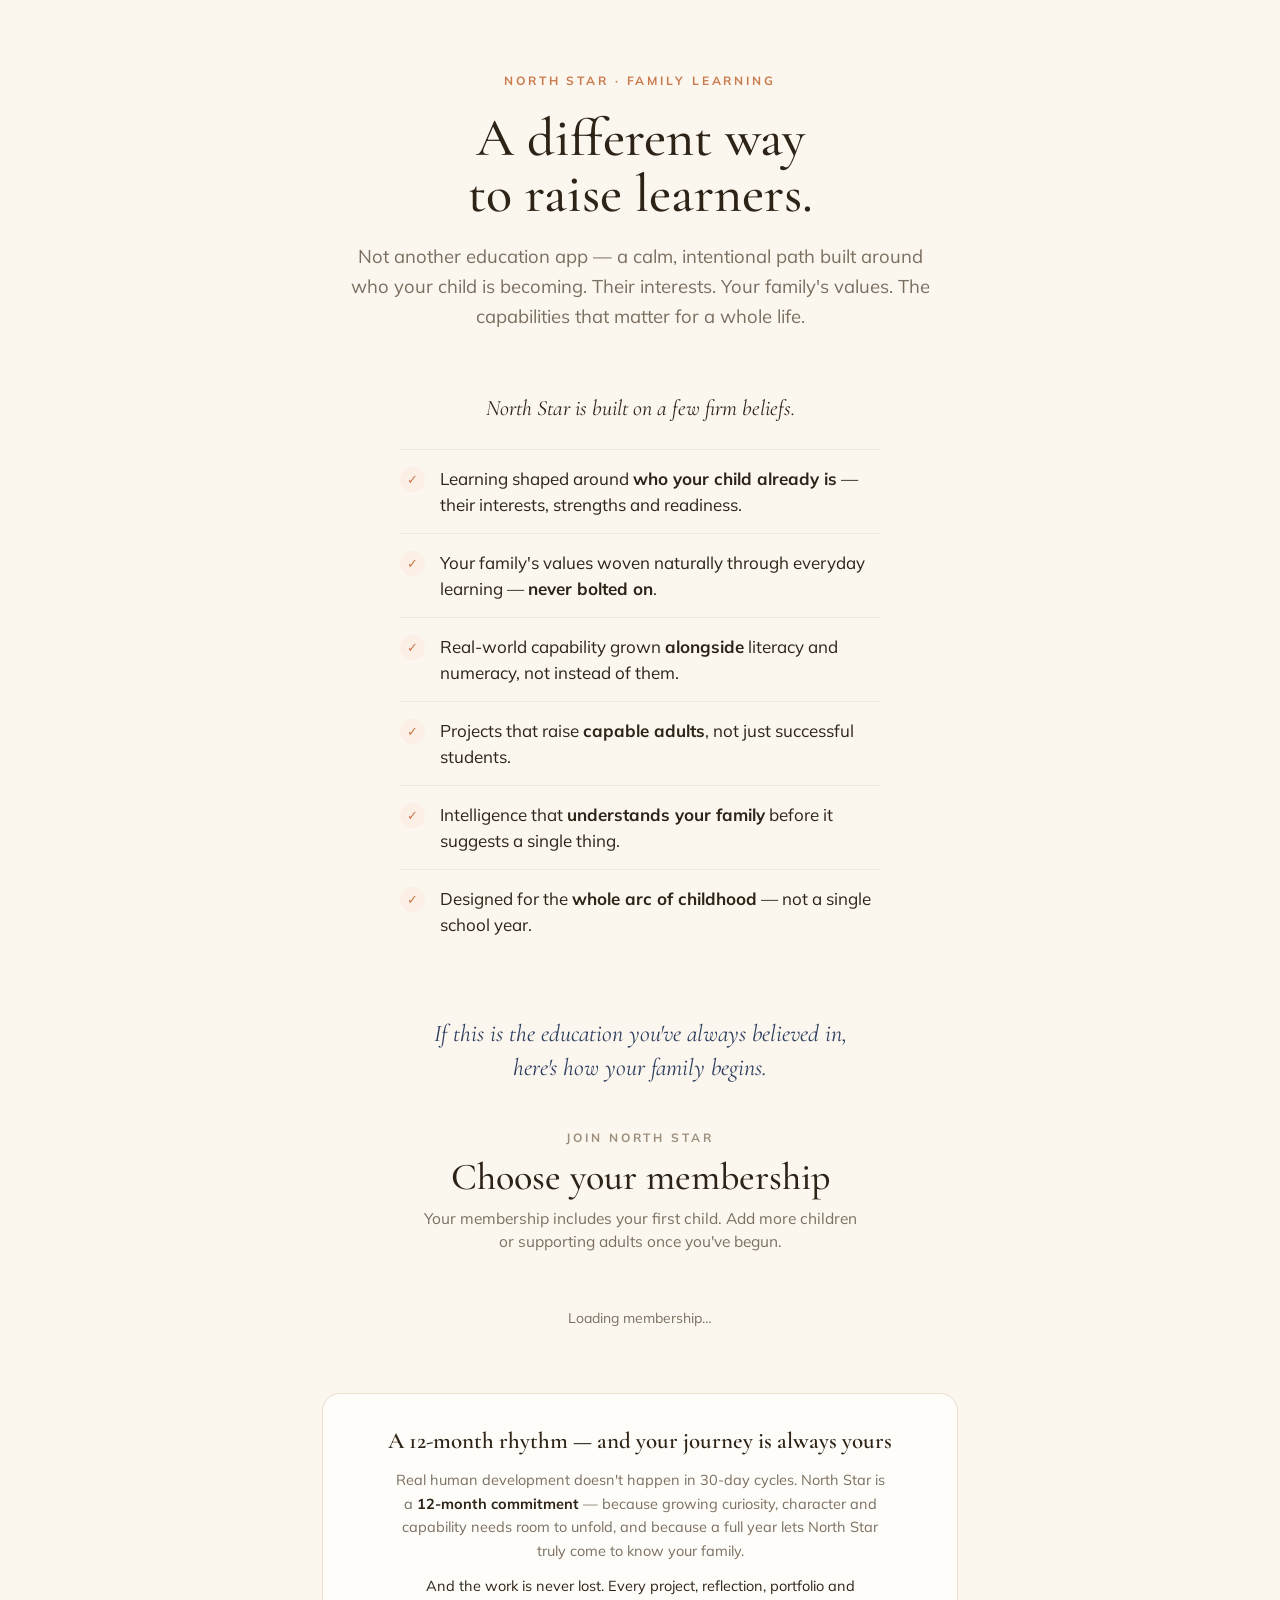
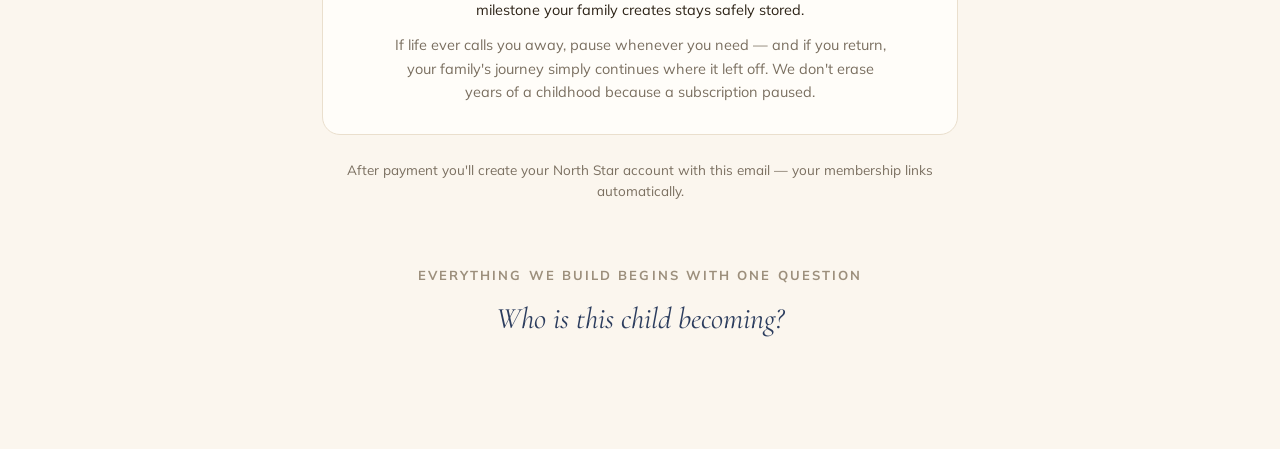
==== commit d8e38ab4: "Pricing page: premium two-card membership + progressive disclosure Combines the philosophy of the ne" ====
--- a/pricing.html
+++ b/pricing.html
@@ -14,46 +14,80 @@
 <style>
   :root{
     --cream:#FBF6EE; --card:#FFFFFF; --ink:#2D2317; --muted:#7A6F60; --soft:#9C8F7C;
-    --clay:#C97B4E; --clay-hover:#B36A3F; --clay-soft:#FBEFE6; --sage:#7FA68A; --navy:#2C3D5E;
-    --border:#EADFCD; --line:#F0E8DA; --r:16px;
+    --clay:#C97B4E; --clay-hover:#B36A3F; --clay-soft:#FBEFE6;
+    --sage:#7FA68A; --navy:#2C3D5E; --navy-deep:#1B2538; --starlight:#F4E9C5;
+    --border:#EADFCD; --line:#F0E8DA; --r:18px;
     --serif:"Cormorant Garamond",Georgia,serif; --sans:"Mulish",system-ui,-apple-system,"Segoe UI",sans-serif;
   }
   *{ box-sizing:border-box; }
   body{ margin:0; font-family:var(--sans); background:var(--cream); color:var(--ink); -webkit-font-smoothing:antialiased; line-height:1.5; }
-  .wrap{ max-width:640px; margin:0 auto; padding:64px 22px 96px; }
+  .wrap{ max-width:680px; margin:0 auto; padding:72px 22px 110px; }
+  .center{ text-align:center; }
 
   /* ---- Hero ---- */
-  .eyebrow{ font-size:12px; letter-spacing:0.22em; text-transform:uppercase; color:var(--clay); font-weight:700; margin-bottom:18px; }
-  h1{ font-family:var(--serif); font-weight:500; font-size:clamp(34px,8vw,50px); line-height:1.06; letter-spacing:0; margin:0 0 18px; }
-  .lede{ color:var(--muted); margin:0; font-size:clamp(16px,4.4vw,18px); line-height:1.6; max-width:30em; }
-
-  /* ---- Beliefs (the emotional hero) ---- */
-  .beliefs{ margin:54px 0 12px; }
-  .beliefs-head{ font-family:var(--serif); font-style:italic; font-size:21px; color:var(--ink); margin-bottom:22px; }
-  .belief{ display:flex; gap:14px; align-items:flex-start; padding:15px 0; border-top:1px solid var(--line); }
+  .eyebrow{ font-size:12px; letter-spacing:0.24em; text-transform:uppercase; color:var(--clay); font-weight:700; margin-bottom:20px; }
+  h1{ font-family:var(--serif); font-weight:500; font-size:clamp(36px,8.4vw,54px); line-height:1.04; letter-spacing:0; margin:0 0 20px; }
+  .lede{ color:var(--muted); margin:0 auto; font-size:clamp(16px,4.4vw,18.5px); line-height:1.62; max-width:32em; }
+
+  /* ---- Beliefs ---- */
+  .beliefs{ margin:60px auto 0; max-width:30em; }
+  .beliefs-head{ font-family:var(--serif); font-style:italic; font-size:22px; color:var(--ink); margin-bottom:24px; text-align:center; }
+  .belief{ display:flex; gap:15px; align-items:flex-start; padding:16px 0; border-top:1px solid var(--line); }
   .belief:first-of-type{ border-top:none; padding-top:0; }
-  .tick{ flex:none; width:24px; height:24px; border-radius:50%; background:var(--clay-soft); color:var(--clay);
+  .tick{ flex:none; width:25px; height:25px; border-radius:50%; background:var(--clay-soft); color:var(--clay);
          display:grid; place-items:center; font-size:13px; font-weight:700; margin-top:1px; }
-  .belief p{ margin:0; font-size:16.5px; line-height:1.5; color:var(--ink); }
+  .belief p{ margin:0; font-size:17px; line-height:1.5; color:var(--ink); }
   .belief b{ font-weight:700; }
-  .turn{ margin:40px 0 8px; font-family:var(--serif); font-size:22px; font-style:italic; color:var(--navy); text-align:center; line-height:1.4; }
-
-  /* ---- Calculator (clean, secondary) ---- */
-  .calc{ background:var(--card); border:1px solid var(--border); border-radius:var(--r); padding:26px 24px; box-shadow:0 1px 3px rgba(45,35,23,0.05); margin-top:26px; }
-  .calc-head{ font-family:var(--serif); font-size:24px; font-weight:600; margin:0 0 4px; }
-  .calc-sub{ color:var(--muted); font-size:14px; margin:0 0 20px; }
-  label{ display:block; font-weight:700; margin:18px 0 8px; font-size:14px; }
-  .help{ color:var(--muted); font-size:13px; line-height:1.5; margin:-2px 0 10px; }
+
+  /* ---- Section divider line ---- */
+  .turn{ margin:64px auto 0; font-family:var(--serif); font-size:24px; font-style:italic; color:var(--navy); text-align:center; line-height:1.42; max-width:24em; }
+
+  /* ---- Membership ---- */
+  .members{ margin-top:44px; }
+  .members-eyebrow{ font-size:12px; letter-spacing:0.24em; text-transform:uppercase; color:var(--soft); font-weight:700; text-align:center; margin-bottom:10px; }
+  .members-head{ font-family:var(--serif); font-weight:500; font-size:clamp(28px,6.4vw,38px); text-align:center; margin:0 0 8px; line-height:1.1; }
+  .members-sub{ color:var(--muted); text-align:center; font-size:15.5px; margin:0 auto 34px; max-width:28em; }
+
+  .cards{ display:grid; grid-template-columns:1fr 1fr; gap:18px; }
+  @media (max-width:560px){ .cards{ grid-template-columns:1fr; } }
+  .plan{ position:relative; background:var(--card); border:1.5px solid var(--border); border-radius:var(--r);
+         padding:30px 26px 28px; text-align:center; cursor:pointer; transition:transform .18s ease, box-shadow .18s ease, border-color .18s ease;
+         display:flex; flex-direction:column; }
+  .plan:hover{ transform:translateY(-3px); box-shadow:0 18px 40px -22px rgba(45,35,23,.4); }
+  .plan.selected{ border-color:var(--clay); box-shadow:0 18px 40px -22px rgba(201,123,78,.5); }
+  .plan .star{ font-size:18px; color:var(--clay); margin-bottom:10px; line-height:1; }
+  .plan-name{ font-family:var(--serif); font-size:25px; font-weight:600; margin:0 0 4px; }
+  .plan-price{ font-family:var(--serif); font-size:40px; font-weight:600; line-height:1; margin:14px 0 2px; }
+  .plan-per{ color:var(--muted); font-size:13.5px; margin-bottom:14px; }
+  .plan-desc{ color:var(--muted); font-size:14px; line-height:1.55; margin:0 auto 22px; max-width:22em; flex:1; }
+  .plan-cta{ width:100%; padding:14px; border-radius:12px; border:1.5px solid var(--clay); background:transparent; color:var(--clay);
+             font-family:var(--sans); font-weight:700; font-size:15px; cursor:pointer; transition:all .15s ease; }
+  .plan:hover .plan-cta, .plan.selected .plan-cta{ background:var(--clay); color:#fff; }
+
+  /* featured (Annual) — dark navy */
+  .plan.featured{ background:linear-gradient(160deg,var(--navy) 0%, var(--navy-deep) 100%); border-color:var(--navy-deep); color:#fff; }
+  .plan.featured .plan-name, .plan.featured .plan-price{ color:#fff; }
+  .plan.featured .plan-per, .plan.featured .plan-desc{ color:#C9D2E2; }
+  .plan.featured .star{ color:var(--starlight); }
+  .plan.featured .plan-cta{ border-color:var(--starlight); background:var(--starlight); color:var(--navy-deep); }
+  .plan.featured:hover .plan-cta, .plan.featured.selected .plan-cta{ background:#fff; border-color:#fff; }
+  .plan.featured.selected{ border-color:var(--starlight); box-shadow:0 20px 44px -20px rgba(27,37,56,.6); }
+  .ribbon{ position:absolute; top:16px; right:-1px; background:var(--starlight); color:var(--navy-deep); font-size:11px; font-weight:700;
+           letter-spacing:.08em; text-transform:uppercase; padding:5px 12px; border-radius:8px 0 0 8px; }
+
+  /* ---- Configurator (progressive disclosure) ---- */
+  .config{ overflow:hidden; max-height:0; opacity:0; transition:max-height .4s ease, opacity .3s ease, margin .4s ease; }
+  .config.open{ max-height:1400px; opacity:1; margin-top:26px; }
+  .calc{ background:var(--card); border:1px solid var(--border); border-radius:var(--r); padding:30px 26px; box-shadow:0 1px 3px rgba(45,35,23,0.05); }
+  .calc-head{ font-family:var(--serif); font-size:25px; font-weight:600; margin:0 0 4px; text-align:center; }
+  .calc-sub{ color:var(--muted); font-size:14px; margin:0 auto 8px; text-align:center; max-width:26em; }
+  .chosen{ text-align:center; font-size:13px; color:var(--clay); font-weight:700; margin-bottom:22px; }
+  .chosen button{ background:none; border:0; color:var(--soft); font-family:var(--sans); font-size:12.5px; font-weight:600; cursor:pointer; text-decoration:underline; margin-left:6px; }
+
+  label{ display:block; font-weight:700; margin:20px 0 8px; font-size:14px; }
+  .help{ color:var(--muted); font-size:13px; line-height:1.5; margin:-3px 0 10px; }
   input[type=email], input[type=text]{ width:100%; padding:13px 14px; border:1px solid var(--border); border-radius:11px; font-size:16px; font-family:var(--sans); background:#FFFDF9; }
   input::placeholder{ color:#B6A88F; }
-
-  /* billing cadence — more weight, unmistakable active state */
-  .seg{ display:flex; gap:8px; }
-  .seg button{ flex:1; padding:14px 8px; border:1.5px solid var(--border); background:#fff; border-radius:12px; cursor:pointer;
-               font-family:var(--sans); font-weight:700; color:var(--ink); font-size:15px; line-height:1.2; transition:all .15s ease; position:relative; }
-  .seg button small{ display:block; font-weight:600; font-size:11px; color:var(--soft); margin-top:3px; }
-  .seg button.on{ border-color:var(--clay); background:var(--clay); color:#fff; box-shadow:0 6px 16px -8px rgba(201,123,78,.55); }
-  .seg button.on small{ color:rgba(255,255,255,.85); }
 
   .stepper{ display:flex; align-items:center; gap:14px; }
   .stepper button{ width:44px; height:44px; border:1.5px solid var(--border); background:#fff; border-radius:11px; font-size:20px; cursor:pointer; color:var(--ink); }
@@ -61,42 +95,48 @@
   .stepper .n{ font-size:19px; font-weight:700; min-width:2ch; text-align:center; }
   .stepper .note{ color:var(--muted); font-size:13px; }
 
-  .promo-link{ display:inline-block; margin-top:20px; color:var(--clay); font-size:14px; font-weight:600; cursor:pointer; border:0; background:none; padding:0; font-family:var(--sans); }
+  .promo-link{ display:inline-block; margin-top:22px; color:var(--clay); font-size:14px; font-weight:600; cursor:pointer; border:0; background:none; padding:0; font-family:var(--sans); }
   .promo-wrap{ overflow:hidden; max-height:0; transition:max-height .25s ease; }
-  .promo-wrap.open{ max-height:160px; }
+  .promo-wrap.open{ max-height:180px; }
   .trial{ background:#EEF5EE; color:#456B45; border-radius:10px; padding:10px 12px; font-size:13.5px; margin-top:10px; line-height:1.5; }
 
-  .breakdown{ margin-top:22px; padding-top:18px; border-top:1px solid var(--line); }
+  .breakdown{ margin-top:24px; padding-top:20px; border-top:1px solid var(--line); }
   .row{ display:flex; justify-content:space-between; gap:12px; margin:7px 0; font-size:15px; color:var(--ink); }
   .row span:last-child{ font-variant-numeric:tabular-nums; white-space:nowrap; }
   .row .muted{ color:var(--muted); }
   .total{ display:flex; justify-content:space-between; font-weight:700; font-size:19px; border-top:1px solid var(--border); padding-top:12px; margin-top:12px; }
 
-  .go{ width:100%; padding:16px; background:var(--clay); color:#fff; border:0; border-radius:13px; font-size:16px; font-weight:700; font-family:var(--sans); cursor:pointer; margin-top:18px; }
+  .go{ width:100%; padding:17px; background:var(--clay); color:#fff; border:0; border-radius:13px; font-size:16px; font-weight:700; font-family:var(--sans); cursor:pointer; margin-top:20px; }
   .go:hover{ background:var(--clay-hover); }
   .go[disabled]{ opacity:.5; cursor:not-allowed; }
-  .trust{ text-align:center; color:var(--soft); font-size:12.5px; margin-top:12px; line-height:1.6; }
+  .trust{ text-align:center; color:var(--soft); font-size:12.5px; margin-top:14px; line-height:1.7; }
   .err{ color:#B4452F; font-size:14px; margin-top:10px; text-align:center; }
   .muted{ color:var(--muted); }
 
   /* commitment + reassurance */
-  .commit{ margin-top:26px; padding:24px; background:#FFFDF9; border:1px solid var(--border); border-radius:var(--r); }
-  .commit h3{ font-family:var(--serif); font-size:21px; font-weight:600; margin:0 0 8px; }
-  .commit p{ color:var(--muted); font-size:14.5px; line-height:1.6; margin:0 0 12px; }
+  .commit{ margin-top:44px; padding:30px 28px; background:#FFFDF9; border:1px solid var(--border); border-radius:var(--r); }
+  .commit h3{ font-family:var(--serif); font-size:23px; font-weight:600; margin:0 0 10px; text-align:center; }
+  .commit p{ color:var(--muted); font-size:14.5px; line-height:1.62; margin:0 0 12px; text-align:center; max-width:34em; margin-left:auto; margin-right:auto; }
   .commit p:last-child{ margin-bottom:0; }
   .commit .keep{ color:var(--ink); }
-  .post{ text-align:center; color:var(--muted); font-size:13.5px; margin-top:20px; line-height:1.6; }
+
+  .post{ text-align:center; color:var(--muted); font-size:13.5px; margin-top:24px; line-height:1.6; }
+  .closing{ margin-top:64px; text-align:center; }
+  .closing .q{ font-family:var(--serif); font-style:italic; font-size:clamp(22px,5.6vw,30px); color:var(--navy); line-height:1.32; margin:0; }
+  .closing .lead-in{ font-size:13px; letter-spacing:0.16em; text-transform:uppercase; color:var(--soft); font-weight:700; margin-bottom:14px; }
 </style>
 </head>
 <body>
 <div class="wrap">
 
   <!-- Hero -->
-  <div class="eyebrow">North Star · Family Learning</div>
-  <h1>A different way to raise learners.</h1>
-  <p class="lede">Not another education app — a calm, intentional path built around who your child is becoming. Their interests. Your family's values. The capabilities that matter for a whole life.</p>
-
-  <!-- Beliefs: the emotional hero -->
+  <div class="center">
+    <div class="eyebrow">North Star · Family Learning</div>
+    <h1>A different way<br>to raise learners.</h1>
+    <p class="lede">Not another education app — a calm, intentional path built around who your child is becoming. Their interests. Your family's values. The capabilities that matter for a whole life.</p>
+  </div>
+
+  <!-- Beliefs -->
   <div class="beliefs">
     <div class="beliefs-head">North Star is built on a few firm beliefs.</div>
     <div class="belief"><span class="tick">✓</span><p>Learning shaped around <b>who your child already is</b> — their interests, strengths and readiness.</p></div>
@@ -104,62 +144,77 @@
     <div class="belief"><span class="tick">✓</span><p>Real-world capability grown <b>alongside</b> literacy and numeracy, not instead of them.</p></div>
     <div class="belief"><span class="tick">✓</span><p>Projects that raise <b>capable adults</b>, not just successful students.</p></div>
     <div class="belief"><span class="tick">✓</span><p>Intelligence that <b>understands your family</b> before it suggests a single thing.</p></div>
-    <div class="belief"><span class="tick">✓</span><p>A calm, intentional alternative to <b>one-size-fits-all</b> schooling.</p></div>
-    <div class="belief"><span class="tick">✓</span><p>Built to grow <b>curiosity, confidence, character and agency</b>.</p></div>
     <div class="belief"><span class="tick">✓</span><p>Designed for the <b>whole arc of childhood</b> — not a single school year.</p></div>
   </div>
 
   <p class="turn">If this is the education you've always believed in,<br>here's how your family begins.</p>
 
-  <!-- Calculator: clean + secondary -->
-  <div class="calc">
-    <h2 class="calc-head">Begin your family's North Star</h2>
-    <p class="calc-sub">Your membership includes your first child. Add more children or supporting adults as your family needs.</p>
-
-    <label>Your email</label>
-    <input id="email" type="email" placeholder="you@example.com" autocomplete="email" />
-
-    <label>How you'd like to pay</label>
-    <div class="seg" id="interval"><div class="muted" style="font-size:13px;padding:6px 2px">Loading…</div></div>
-
-    <label>How many children?</label>
-    <div class="stepper">
-      <button data-step-child="-1" type="button">−</button>
-      <span class="n" id="children">1</span>
-      <button data-step-child="1" type="button">+</button>
-      <span class="note" id="child-note">Your first child is included.</span>
+  <!-- Membership -->
+  <div class="members">
+    <div class="members-eyebrow">Join North Star</div>
+    <h2 class="members-head">Choose your membership</h2>
+    <p class="members-sub">Your membership includes your first child. Add more children or supporting adults once you've begun.</p>
+
+    <div class="cards" id="cards">
+      <div class="muted center" style="grid-column:1/-1;font-size:14px;padding:20px">Loading membership…</div>
     </div>
 
-    <label>Supporting adults <span class="muted" style="font-weight:600">(optional)</span></label>
-    <div class="help">Co-parents, tutors or mentors who help guide the learning — each can create projects and growth reports.</div>
-    <div class="stepper">
-      <button data-step-adult="-1" type="button">−</button>
-      <span class="n" id="adults">0</span>
-      <button data-step-adult="1" type="button">+</button>
+    <!-- Progressive disclosure: appears only once a membership is chosen -->
+    <div class="config" id="config">
+      <div class="calc">
+        <h3 class="calc-head">Begin your family's journey</h3>
+        <p class="calc-sub">A few details and you're ready. You can change everything later.</p>
+        <div class="chosen" id="chosen"></div>
+
+        <label>Your email</label>
+        <input id="email" type="email" placeholder="you@example.com" autocomplete="email" />
+
+        <label>How many children?</label>
+        <div class="stepper">
+          <button data-step-child="-1" type="button">−</button>
+          <span class="n" id="children">1</span>
+          <button data-step-child="1" type="button">+</button>
+          <span class="note" id="child-note">Your first child is included.</span>
+        </div>
+
+        <label>Supporting adults <span class="muted" style="font-weight:600">(optional)</span></label>
+        <div class="help">Co-parents, tutors or mentors who help guide the learning — each can create projects and growth reports.</div>
+        <div class="stepper">
+          <button data-step-adult="-1" type="button">−</button>
+          <span class="n" id="adults">0</span>
+          <button data-step-adult="1" type="button">+</button>
+        </div>
+
+        <button class="promo-link" id="promo-toggle" type="button">Have a beta code?</button>
+        <div class="promo-wrap" id="promo-wrap">
+          <input id="promo" type="text" placeholder="Enter your code" autocomplete="off" style="margin-top:10px" />
+          <div class="trial" id="trial" style="display:none"></div>
+        </div>
+
+        <div class="breakdown" id="breakdown"></div>
+
+        <button class="go" id="go" type="button">Continue →</button>
+        <div class="trust">Secure payment · Your family's data stays yours · Built for years of learning, not months</div>
+        <div class="err" id="err"></div>
+      </div>
     </div>
-
-    <button class="promo-link" id="promo-toggle" type="button">Have a beta code?</button>
-    <div class="promo-wrap" id="promo-wrap">
-      <input id="promo" type="text" placeholder="Enter your code" autocomplete="off" style="margin-top:10px" />
-      <div class="trial" id="trial" style="display:none"></div>
-    </div>
-
-    <div class="breakdown" id="breakdown"></div>
-
-    <button class="go" id="go" disabled>Continue to checkout →</button>
-    <div class="trust">Secure payment · Your family's data stays yours · Built for years of learning, not months</div>
-    <div class="err" id="err"></div>
   </div>
 
   <!-- Commitment + reassurance -->
   <div class="commit">
     <h3>A 12-month rhythm — and your journey is always yours</h3>
-    <p>Real human development doesn't happen in 30-day cycles. North Star is a <b class="keep">12-month commitment</b> — paid monthly, quarterly or annually — because growing curiosity, character and capability needs room to unfold.</p>
+    <p>Real human development doesn't happen in 30-day cycles. North Star is a <b class="keep">12-month commitment</b> — because growing curiosity, character and capability needs room to unfold, and because a full year lets North Star truly come to know your family.</p>
     <p class="keep">And the work is never lost. Every project, reflection, portfolio and milestone your family creates stays safely stored.</p>
-    <p>If life ever calls you away, step back whenever you need — and if you return, your family's journey simply continues where it left off. We don't erase years of a childhood because a subscription paused.</p>
+    <p>If life ever calls you away, pause whenever you need — and if you return, your family's journey simply continues where it left off. We don't erase years of a childhood because a subscription paused.</p>
   </div>
 
   <p class="post">After payment you'll create your North Star account with this email — your membership links automatically.</p>
+
+  <!-- Closing -->
+  <div class="closing">
+    <div class="lead-in">Everything we build begins with one question</div>
+    <p class="q">Who is this child becoming?</p>
+  </div>
 </div>
 
 <script type="module">
@@ -178,54 +233,83 @@
     return data;
   }
 
-  // Cadence options — rendered only when their prices are configured in Stripe.
-  const CADENCE = [
-    { key: "month",   label: "Monthly",   per: "/mo",  tag: "" },
-    { key: "quarter", label: "Quarterly", per: "/qtr", tag: "" },
-    { key: "year",    label: "Annual",    per: "/yr",  tag: "Best value" },
+  // Two cadences become two cards. Annual is the featured (navy) card.
+  const PLANS = [
+    { key: "month", name: "Monthly", per: "per month", desc: "A flexible month-to-month rhythm. Stay as long as it serves your family." },
+    { key: "year",  name: "Annual",  per: "per year",  desc: "Our best value — one simple payment for a full year of growth.", featured: true, tag: "Best value" },
   ];
-  const perOf = (k) => (CADENCE.find(c => c.key === k) || {}).per || "";
-
-  let interval = "month", children = 1, adults = 0, prices = null;
+  const planOf = (k) => PLANS.find(p => p.key === k) || {};
+
+  let interval = null, children = 1, adults = 0, prices = null;
   const $ = (id) => document.getElementById(id);
   const money = (amt, cur = "usd") => amt == null ? "—" : new Intl.NumberFormat(undefined, { style: "currency", currency: (cur || "usd").toUpperCase() }).format(amt / 100);
-
-  function availableCadences() {
-    return CADENCE.filter(c => prices?.[c.key]?.base);
-  }
-
-  function render() {
+  const availablePlans = () => PLANS.filter(p => prices?.[p.key]?.base);
+
+  function renderCards() {
+    const avail = availablePlans();
+    if (!prices) { $("cards").innerHTML = `<div class="muted center" style="grid-column:1/-1;font-size:14px;padding:20px">Loading membership…</div>`; return; }
+    if (!avail.length) { $("cards").innerHTML = `<div class="muted center" style="grid-column:1/-1;font-size:14px;padding:20px">Memberships are being finalised — please check back shortly.</div>`; return; }
+
+    $("cards").innerHTML = avail.map(p => {
+      const set = prices[p.key] || {};
+      const cur = set.base?.currency || "usd";
+      return `
+        <div class="plan ${p.featured ? "featured" : ""} ${interval === p.key ? "selected" : ""}" data-plan="${p.key}">
+          ${p.tag ? `<div class="ribbon">${p.tag}</div>` : ""}
+          <div class="star">✦</div>
+          <div class="plan-name">${p.name}</div>
+          <div class="plan-price">${money(set.base?.amount ?? null, cur)}</div>
+          <div class="plan-per">${p.per} · your first child included</div>
+          <div class="plan-desc">${p.desc}</div>
+          <button class="plan-cta" type="button">${interval === p.key ? "Selected ✓" : "Choose " + p.name}</button>
+        </div>`;
+    }).join("");
+
+    $("cards").querySelectorAll("[data-plan]").forEach(card =>
+      card.addEventListener("click", () => choose(card.dataset.plan)));
+  }
+
+  function choose(key) {
+    interval = key;
+    renderCards();
+    renderConfig();
+    $("config").classList.add("open");
+    // Gently bring the configurator into view.
+    setTimeout(() => $("config").scrollIntoView({ behavior: "smooth", block: "start" }), 80);
+  }
+
+  function renderConfig() {
+    if (!interval) return;
+    const p = planOf(interval);
+    const set = prices?.[interval] || {};
+    const cur = set.base?.currency || "usd";
+    const extraChild = Math.max(0, children - 1);
+
     $("children").textContent = children;
     $("adults").textContent = adults;
-    const extraChild = Math.max(0, children - 1);
-    $("child-note").textContent = extraChild
-      ? `Your first child + ${extraChild} more`
-      : "Your first child is included.";
-
-    // Cadence selector
-    const avail = availableCadences();
-    if (avail.length && !avail.some(c => c.key === interval)) interval = avail[0].key;
-    $("interval").innerHTML = avail.length
-      ? avail.map(c => `<button type="button" data-int="${c.key}" class="${c.key === interval ? "on" : ""}">${c.label}${c.tag ? `<small>${c.tag}</small>` : ""}</button>`).join("")
-      : `<div class="muted" style="font-size:13px;padding:6px 2px">Pricing is being finalised.</div>`;
-    $("interval").querySelectorAll("[data-int]").forEach(b => b.addEventListener("click", () => { interval = b.dataset.int; render(); }));
-
-    const set = prices?.[interval] || {};
-    const cur = set.base?.currency || "usd";
-    const per = perOf(interval);
+    $("child-note").textContent = extraChild ? `Your first child + ${extraChild} more` : "Your first child is included.";
+    $("chosen").innerHTML = `${p.name} membership · ${money(set.base?.amount ?? null, cur)} ${p.per}
+      <button type="button" id="change-plan">change</button>`;
+    $("change-plan").addEventListener("click", () => {
+      $("config").classList.remove("open");
+      interval = null; renderCards();
+      document.querySelector(".members-head").scrollIntoView({ behavior: "smooth", block: "start" });
+    });
+
     const baseAmt = set.base?.amount ?? null, seatAmt = set.seat?.amount ?? null, aiAmt = set.aiseat?.amount ?? null;
     const total = baseAmt == null ? null : baseAmt + extraChild * (seatAmt || 0) + adults * (aiAmt || 0);
-
-    $("breakdown").innerHTML = !prices ? `<div class="muted" style="font-size:14px">Loading pricing…</div>` : `
+    const per = p.per === "per year" ? "/yr" : "/mo";
+
+    $("breakdown").innerHTML = `
       <div class="row"><span>Base membership · your first child</span><span>${money(baseAmt, cur)}${per}</span></div>
       ${extraChild > 0 ? `<div class="row"><span class="muted">${extraChild} additional ${extraChild === 1 ? "child" : "children"}</span><span>${money(seatAmt != null ? seatAmt * extraChild : null, cur)}${per}</span></div>` : ""}
       ${adults > 0 ? `<div class="row"><span class="muted">${adults} supporting ${adults === 1 ? "adult" : "adults"}</span><span>${money(aiAmt != null ? aiAmt * adults : null, cur)}${per}</span></div>` : ""}
       <div class="total"><span>Total</span><span>${money(total, cur)}${per}</span></div>`;
-    $("go").disabled = !prices || baseAmt == null;
-  }
-
-  document.querySelectorAll("[data-step-child]").forEach(b => b.addEventListener("click", () => { children = Math.max(1, children + (+b.dataset.stepChild)); render(); }));
-  document.querySelectorAll("[data-step-adult]").forEach(b => b.addEventListener("click", () => { adults = Math.max(0, adults + (+b.dataset.stepAdult)); render(); }));
+    $("go").disabled = baseAmt == null;
+  }
+
+  document.querySelectorAll("[data-step-child]").forEach(b => b.addEventListener("click", () => { children = Math.max(1, children + (+b.dataset.stepChild)); renderConfig(); }));
+  document.querySelectorAll("[data-step-adult]").forEach(b => b.addEventListener("click", () => { adults = Math.max(0, adults + (+b.dataset.stepAdult)); renderConfig(); }));
 
   // Promo collapse
   $("promo-toggle").addEventListener("click", () => {
@@ -237,11 +321,12 @@
   $("promo").addEventListener("input", () => {
     const v = $("promo").value.trim();
     $("trial").style.display = v ? "block" : "none";
-    if (v) $("trial").textContent = "If this is a valid beta code, your first 30 days are free — then your chosen plan begins, with your 12-month membership.";
+    if (v) $("trial").textContent = "If this is a valid beta code, your first 30 days are free — then your chosen membership begins. Beta families have no 12-month commitment.";
   });
 
   $("go").addEventListener("click", async () => {
     $("err").textContent = "";
+    if (!interval) { $("err").textContent = "Please choose a membership above."; return; }
     const email = $("email").value.trim();
     if (!email) { $("err").textContent = "Please enter your email."; return; }
     $("go").disabled = true; $("go").textContent = "Redirecting…";
@@ -253,12 +338,12 @@
       window.location.href = url;
     } catch (e) {
       $("err").textContent = e.message || "Couldn't start checkout.";
-      $("go").disabled = false; $("go").textContent = "Continue to checkout →";
+      $("go").disabled = false; $("go").textContent = "Continue →";
     }
   });
 
   try { prices = await call("prices"); } catch (e) { $("err").textContent = e.message; }
-  render();
+  renderCards();
 </script>
 </body>
 </html>
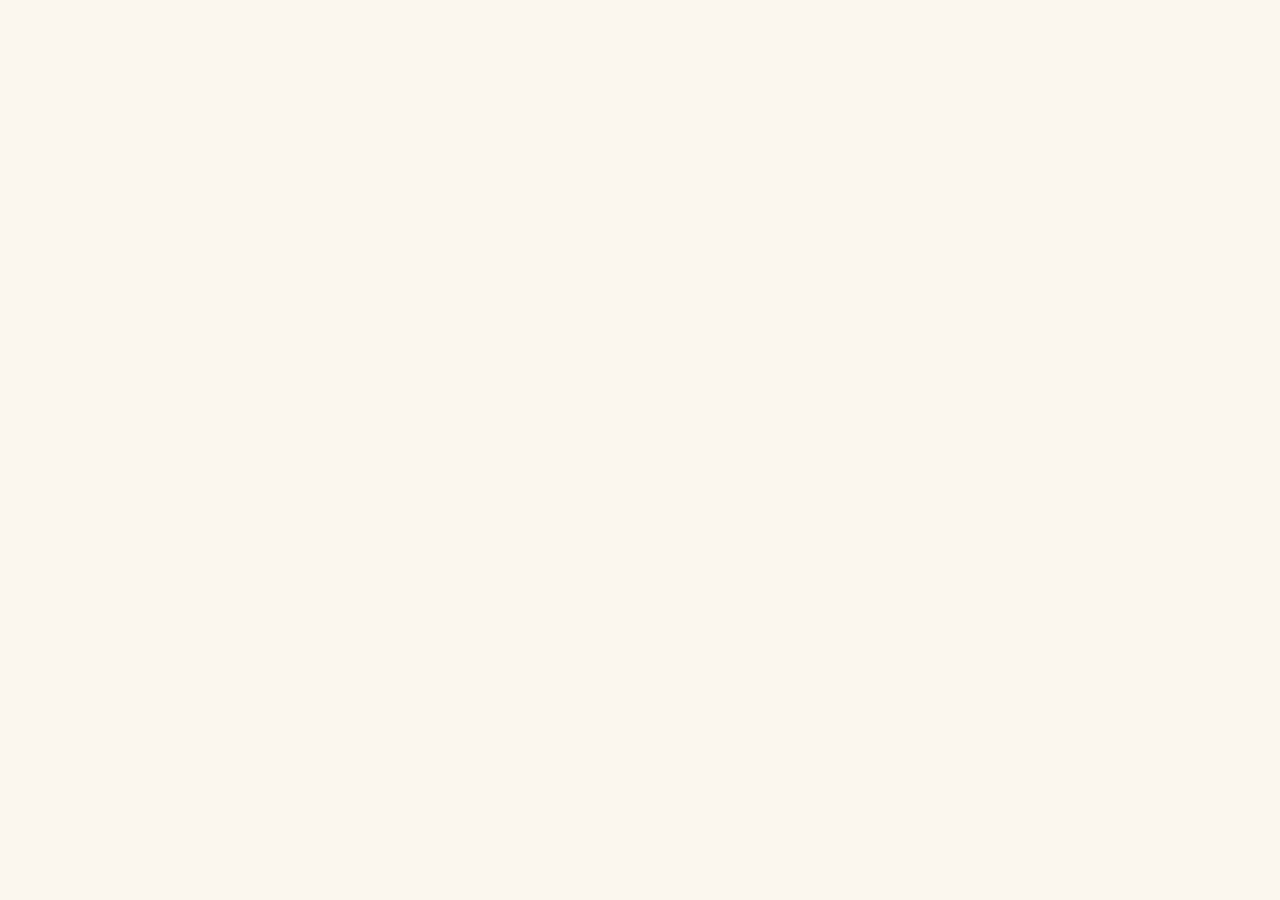
==== commit 627bd230: "Pricing: move membership into the public site (#/pricing) with full header The membership page now l" ====
--- a/pricing.html
+++ b/pricing.html
@@ -3,347 +3,20 @@
 <head>
 <meta charset="utf-8" />
 <meta name="viewport" content="width=device-width, initial-scale=1" />
-<title>North Star — A different way to raise learners</title>
+<title>North Star — Membership</title>
 <link rel="icon" type="image/svg+xml" href="/favicon.svg" />
-<link rel="icon" type="image/png" sizes="32x32" href="/favicon-32.png" />
-<link rel="apple-touch-icon" sizes="180x180" href="/apple-touch-icon.png" />
-<meta name="theme-color" content="#0E1626" />
-<link rel="preconnect" href="https://fonts.googleapis.com" />
-<link rel="preconnect" href="https://fonts.gstatic.com" crossorigin />
-<link href="https://fonts.googleapis.com/css2?family=Cormorant+Garamond:ital,wght@0,400;0,500;0,600;1,400;1,500&family=Mulish:wght@400;500;600;700&display=swap" rel="stylesheet" />
+<!-- The membership page now lives inside the public site (with full header/nav)
+     at /#/pricing. This standalone file just forwards there so there is a single
+     source of truth and no header-less checkout screen. -->
+<meta http-equiv="refresh" content="0; url=/#/pricing" />
+<script>location.replace("/#/pricing");</script>
 <style>
-  :root{
-    --cream:#FBF6EE; --card:#FFFFFF; --ink:#2D2317; --muted:#7A6F60; --soft:#9C8F7C;
-    --clay:#C97B4E; --clay-hover:#B36A3F; --clay-soft:#FBEFE6;
-    --sage:#7FA68A; --navy:#2C3D5E; --navy-deep:#1B2538; --starlight:#F4E9C5;
-    --border:#EADFCD; --line:#F0E8DA; --r:18px;
-    --serif:"Cormorant Garamond",Georgia,serif; --sans:"Mulish",system-ui,-apple-system,"Segoe UI",sans-serif;
-  }
-  *{ box-sizing:border-box; }
-  body{ margin:0; font-family:var(--sans); background:var(--cream); color:var(--ink); -webkit-font-smoothing:antialiased; line-height:1.5; }
-  .wrap{ max-width:680px; margin:0 auto; padding:72px 22px 110px; }
-  .center{ text-align:center; }
-
-  /* ---- Hero ---- */
-  .eyebrow{ font-size:12px; letter-spacing:0.24em; text-transform:uppercase; color:var(--clay); font-weight:700; margin-bottom:20px; }
-  h1{ font-family:var(--serif); font-weight:500; font-size:clamp(36px,8.4vw,54px); line-height:1.04; letter-spacing:0; margin:0 0 20px; }
-  .lede{ color:var(--muted); margin:0 auto; font-size:clamp(16px,4.4vw,18.5px); line-height:1.62; max-width:32em; }
-
-  /* ---- Beliefs ---- */
-  .beliefs{ margin:60px auto 0; max-width:30em; }
-  .beliefs-head{ font-family:var(--serif); font-style:italic; font-size:22px; color:var(--ink); margin-bottom:24px; text-align:center; }
-  .belief{ display:flex; gap:15px; align-items:flex-start; padding:16px 0; border-top:1px solid var(--line); }
-  .belief:first-of-type{ border-top:none; padding-top:0; }
-  .tick{ flex:none; width:25px; height:25px; border-radius:50%; background:var(--clay-soft); color:var(--clay);
-         display:grid; place-items:center; font-size:13px; font-weight:700; margin-top:1px; }
-  .belief p{ margin:0; font-size:17px; line-height:1.5; color:var(--ink); }
-  .belief b{ font-weight:700; }
-
-  /* ---- Section divider line ---- */
-  .turn{ margin:64px auto 0; font-family:var(--serif); font-size:24px; font-style:italic; color:var(--navy); text-align:center; line-height:1.42; max-width:24em; }
-
-  /* ---- Membership ---- */
-  .members{ margin-top:44px; }
-  .members-eyebrow{ font-size:12px; letter-spacing:0.24em; text-transform:uppercase; color:var(--soft); font-weight:700; text-align:center; margin-bottom:10px; }
-  .members-head{ font-family:var(--serif); font-weight:500; font-size:clamp(28px,6.4vw,38px); text-align:center; margin:0 0 8px; line-height:1.1; }
-  .members-sub{ color:var(--muted); text-align:center; font-size:15.5px; margin:0 auto 34px; max-width:28em; }
-
-  .cards{ display:grid; grid-template-columns:1fr 1fr; gap:18px; }
-  @media (max-width:560px){ .cards{ grid-template-columns:1fr; } }
-  .plan{ position:relative; background:var(--card); border:1.5px solid var(--border); border-radius:var(--r);
-         padding:30px 26px 28px; text-align:center; cursor:pointer; transition:transform .18s ease, box-shadow .18s ease, border-color .18s ease;
-         display:flex; flex-direction:column; }
-  .plan:hover{ transform:translateY(-3px); box-shadow:0 18px 40px -22px rgba(45,35,23,.4); }
-  .plan.selected{ border-color:var(--clay); box-shadow:0 18px 40px -22px rgba(201,123,78,.5); }
-  .plan .star{ font-size:18px; color:var(--clay); margin-bottom:10px; line-height:1; }
-  .plan-name{ font-family:var(--serif); font-size:25px; font-weight:600; margin:0 0 4px; }
-  .plan-price{ font-family:var(--serif); font-size:40px; font-weight:600; line-height:1; margin:14px 0 2px; }
-  .plan-per{ color:var(--muted); font-size:13.5px; margin-bottom:14px; }
-  .plan-desc{ color:var(--muted); font-size:14px; line-height:1.55; margin:0 auto 22px; max-width:22em; flex:1; }
-  .plan-cta{ width:100%; padding:14px; border-radius:12px; border:1.5px solid var(--clay); background:transparent; color:var(--clay);
-             font-family:var(--sans); font-weight:700; font-size:15px; cursor:pointer; transition:all .15s ease; }
-  .plan:hover .plan-cta, .plan.selected .plan-cta{ background:var(--clay); color:#fff; }
-
-  /* featured (Annual) — dark navy */
-  .plan.featured{ background:linear-gradient(160deg,var(--navy) 0%, var(--navy-deep) 100%); border-color:var(--navy-deep); color:#fff; }
-  .plan.featured .plan-name, .plan.featured .plan-price{ color:#fff; }
-  .plan.featured .plan-per, .plan.featured .plan-desc{ color:#C9D2E2; }
-  .plan.featured .star{ color:var(--starlight); }
-  .plan.featured .plan-cta{ border-color:var(--starlight); background:var(--starlight); color:var(--navy-deep); }
-  .plan.featured:hover .plan-cta, .plan.featured.selected .plan-cta{ background:#fff; border-color:#fff; }
-  .plan.featured.selected{ border-color:var(--starlight); box-shadow:0 20px 44px -20px rgba(27,37,56,.6); }
-  .ribbon{ position:absolute; top:16px; right:-1px; background:var(--starlight); color:var(--navy-deep); font-size:11px; font-weight:700;
-           letter-spacing:.08em; text-transform:uppercase; padding:5px 12px; border-radius:8px 0 0 8px; }
-
-  /* ---- Configurator (progressive disclosure) ---- */
-  .config{ overflow:hidden; max-height:0; opacity:0; transition:max-height .4s ease, opacity .3s ease, margin .4s ease; }
-  .config.open{ max-height:1400px; opacity:1; margin-top:26px; }
-  .calc{ background:var(--card); border:1px solid var(--border); border-radius:var(--r); padding:30px 26px; box-shadow:0 1px 3px rgba(45,35,23,0.05); }
-  .calc-head{ font-family:var(--serif); font-size:25px; font-weight:600; margin:0 0 4px; text-align:center; }
-  .calc-sub{ color:var(--muted); font-size:14px; margin:0 auto 8px; text-align:center; max-width:26em; }
-  .chosen{ text-align:center; font-size:13px; color:var(--clay); font-weight:700; margin-bottom:22px; }
-  .chosen button{ background:none; border:0; color:var(--soft); font-family:var(--sans); font-size:12.5px; font-weight:600; cursor:pointer; text-decoration:underline; margin-left:6px; }
-
-  label{ display:block; font-weight:700; margin:20px 0 8px; font-size:14px; }
-  .help{ color:var(--muted); font-size:13px; line-height:1.5; margin:-3px 0 10px; }
-  input[type=email], input[type=text]{ width:100%; padding:13px 14px; border:1px solid var(--border); border-radius:11px; font-size:16px; font-family:var(--sans); background:#FFFDF9; }
-  input::placeholder{ color:#B6A88F; }
-
-  .stepper{ display:flex; align-items:center; gap:14px; }
-  .stepper button{ width:44px; height:44px; border:1.5px solid var(--border); background:#fff; border-radius:11px; font-size:20px; cursor:pointer; color:var(--ink); }
-  .stepper button:active{ background:var(--clay-soft); }
-  .stepper .n{ font-size:19px; font-weight:700; min-width:2ch; text-align:center; }
-  .stepper .note{ color:var(--muted); font-size:13px; }
-
-  .promo-link{ display:inline-block; margin-top:22px; color:var(--clay); font-size:14px; font-weight:600; cursor:pointer; border:0; background:none; padding:0; font-family:var(--sans); }
-  .promo-wrap{ overflow:hidden; max-height:0; transition:max-height .25s ease; }
-  .promo-wrap.open{ max-height:180px; }
-  .trial{ background:#EEF5EE; color:#456B45; border-radius:10px; padding:10px 12px; font-size:13.5px; margin-top:10px; line-height:1.5; }
-
-  .breakdown{ margin-top:24px; padding-top:20px; border-top:1px solid var(--line); }
-  .row{ display:flex; justify-content:space-between; gap:12px; margin:7px 0; font-size:15px; color:var(--ink); }
-  .row span:last-child{ font-variant-numeric:tabular-nums; white-space:nowrap; }
-  .row .muted{ color:var(--muted); }
-  .total{ display:flex; justify-content:space-between; font-weight:700; font-size:19px; border-top:1px solid var(--border); padding-top:12px; margin-top:12px; }
-
-  .go{ width:100%; padding:17px; background:var(--clay); color:#fff; border:0; border-radius:13px; font-size:16px; font-weight:700; font-family:var(--sans); cursor:pointer; margin-top:20px; }
-  .go:hover{ background:var(--clay-hover); }
-  .go[disabled]{ opacity:.5; cursor:not-allowed; }
-  .trust{ text-align:center; color:var(--soft); font-size:12.5px; margin-top:14px; line-height:1.7; }
-  .err{ color:#B4452F; font-size:14px; margin-top:10px; text-align:center; }
-  .muted{ color:var(--muted); }
-
-  /* commitment + reassurance */
-  .commit{ margin-top:44px; padding:30px 28px; background:#FFFDF9; border:1px solid var(--border); border-radius:var(--r); }
-  .commit h3{ font-family:var(--serif); font-size:23px; font-weight:600; margin:0 0 10px; text-align:center; }
-  .commit p{ color:var(--muted); font-size:14.5px; line-height:1.62; margin:0 0 12px; text-align:center; max-width:34em; margin-left:auto; margin-right:auto; }
-  .commit p:last-child{ margin-bottom:0; }
-  .commit .keep{ color:var(--ink); }
-
-  .post{ text-align:center; color:var(--muted); font-size:13.5px; margin-top:24px; line-height:1.6; }
-  .closing{ margin-top:64px; text-align:center; }
-  .closing .q{ font-family:var(--serif); font-style:italic; font-size:clamp(22px,5.6vw,30px); color:var(--navy); line-height:1.32; margin:0; }
-  .closing .lead-in{ font-size:13px; letter-spacing:0.16em; text-transform:uppercase; color:var(--soft); font-weight:700; margin-bottom:14px; }
+  body{ margin:0; font-family:"Mulish",system-ui,sans-serif; background:#FBF6EE; color:#7A6F60;
+        display:grid; place-items:center; height:100vh; }
+  a{ color:#C97B4E; }
 </style>
 </head>
 <body>
-<div class="wrap">
-
-  <!-- Hero -->
-  <div class="center">
-    <div class="eyebrow">North Star · Family Learning</div>
-    <h1>A different way<br>to raise learners.</h1>
-    <p class="lede">Not another education app — a calm, intentional path built around who your child is becoming. Their interests. Your family's values. The capabilities that matter for a whole life.</p>
-  </div>
-
-  <!-- Beliefs -->
-  <div class="beliefs">
-    <div class="beliefs-head">North Star is built on a few firm beliefs.</div>
-    <div class="belief"><span class="tick">✓</span><p>Learning shaped around <b>who your child already is</b> — their interests, strengths and readiness.</p></div>
-    <div class="belief"><span class="tick">✓</span><p>Your family's values woven naturally through everyday learning — <b>never bolted on</b>.</p></div>
-    <div class="belief"><span class="tick">✓</span><p>Real-world capability grown <b>alongside</b> literacy and numeracy, not instead of them.</p></div>
-    <div class="belief"><span class="tick">✓</span><p>Projects that raise <b>capable adults</b>, not just successful students.</p></div>
-    <div class="belief"><span class="tick">✓</span><p>Intelligence that <b>understands your family</b> before it suggests a single thing.</p></div>
-    <div class="belief"><span class="tick">✓</span><p>Designed for the <b>whole arc of childhood</b> — not a single school year.</p></div>
-  </div>
-
-  <p class="turn">If this is the education you've always believed in,<br>here's how your family begins.</p>
-
-  <!-- Membership -->
-  <div class="members">
-    <div class="members-eyebrow">Join North Star</div>
-    <h2 class="members-head">Choose your membership</h2>
-    <p class="members-sub">Your membership includes your first child. Add more children or supporting adults once you've begun.</p>
-
-    <div class="cards" id="cards">
-      <div class="muted center" style="grid-column:1/-1;font-size:14px;padding:20px">Loading membership…</div>
-    </div>
-
-    <!-- Progressive disclosure: appears only once a membership is chosen -->
-    <div class="config" id="config">
-      <div class="calc">
-        <h3 class="calc-head">Begin your family's journey</h3>
-        <p class="calc-sub">A few details and you're ready. You can change everything later.</p>
-        <div class="chosen" id="chosen"></div>
-
-        <label>Your email</label>
-        <input id="email" type="email" placeholder="you@example.com" autocomplete="email" />
-
-        <label>How many children?</label>
-        <div class="stepper">
-          <button data-step-child="-1" type="button">−</button>
-          <span class="n" id="children">1</span>
-          <button data-step-child="1" type="button">+</button>
-          <span class="note" id="child-note">Your first child is included.</span>
-        </div>
-
-        <label>Supporting adults <span class="muted" style="font-weight:600">(optional)</span></label>
-        <div class="help">Co-parents, tutors or mentors who help guide the learning — each can create projects and growth reports.</div>
-        <div class="stepper">
-          <button data-step-adult="-1" type="button">−</button>
-          <span class="n" id="adults">0</span>
-          <button data-step-adult="1" type="button">+</button>
-        </div>
-
-        <button class="promo-link" id="promo-toggle" type="button">Have a beta code?</button>
-        <div class="promo-wrap" id="promo-wrap">
-          <input id="promo" type="text" placeholder="Enter your code" autocomplete="off" style="margin-top:10px" />
-          <div class="trial" id="trial" style="display:none"></div>
-        </div>
-
-        <div class="breakdown" id="breakdown"></div>
-
-        <button class="go" id="go" type="button">Continue →</button>
-        <div class="trust">Secure payment · Your family's data stays yours · Built for years of learning, not months</div>
-        <div class="err" id="err"></div>
-      </div>
-    </div>
-  </div>
-
-  <!-- Commitment + reassurance -->
-  <div class="commit">
-    <h3>A 12-month rhythm — and your journey is always yours</h3>
-    <p>Real human development doesn't happen in 30-day cycles. North Star is a <b class="keep">12-month commitment</b> — because growing curiosity, character and capability needs room to unfold, and because a full year lets North Star truly come to know your family.</p>
-    <p class="keep">And the work is never lost. Every project, reflection, portfolio and milestone your family creates stays safely stored.</p>
-    <p>If life ever calls you away, pause whenever you need — and if you return, your family's journey simply continues where it left off. We don't erase years of a childhood because a subscription paused.</p>
-  </div>
-
-  <p class="post">After payment you'll create your North Star account with this email — your membership links automatically.</p>
-
-  <!-- Closing -->
-  <div class="closing">
-    <div class="lead-in">Everything we build begins with one question</div>
-    <p class="q">Who is this child becoming?</p>
-  </div>
-</div>
-
-<script type="module">
-  const SUPABASE_URL = "https://dsioaopybvbfukouljej.supabase.co";
-  const PUBLISHABLE_KEY = "sb_publishable_dtIyt5aJ-7ZRUaxMw2Mseg_uG65wyfv";
-  const FN = `${SUPABASE_URL}/functions/v1/public-checkout`;
-
-  async function call(action, payload) {
-    const res = await fetch(FN, {
-      method: "POST",
-      headers: { "Content-Type": "application/json", "apikey": PUBLISHABLE_KEY, "Authorization": `Bearer ${PUBLISHABLE_KEY}` },
-      body: JSON.stringify({ action, payload }),
-    });
-    const data = await res.json();
-    if (!res.ok || data.error) throw new Error(data.error || `Request failed (${res.status})`);
-    return data;
-  }
-
-  // Two cadences become two cards. Annual is the featured (navy) card.
-  const PLANS = [
-    { key: "month", name: "Monthly", per: "per month", desc: "A flexible month-to-month rhythm. Stay as long as it serves your family." },
-    { key: "year",  name: "Annual",  per: "per year",  desc: "Our best value — one simple payment for a full year of growth.", featured: true, tag: "Best value" },
-  ];
-  const planOf = (k) => PLANS.find(p => p.key === k) || {};
-
-  let interval = null, children = 1, adults = 0, prices = null;
-  const $ = (id) => document.getElementById(id);
-  const money = (amt, cur = "usd") => amt == null ? "—" : new Intl.NumberFormat(undefined, { style: "currency", currency: (cur || "usd").toUpperCase() }).format(amt / 100);
-  const availablePlans = () => PLANS.filter(p => prices?.[p.key]?.base);
-
-  function renderCards() {
-    const avail = availablePlans();
-    if (!prices) { $("cards").innerHTML = `<div class="muted center" style="grid-column:1/-1;font-size:14px;padding:20px">Loading membership…</div>`; return; }
-    if (!avail.length) { $("cards").innerHTML = `<div class="muted center" style="grid-column:1/-1;font-size:14px;padding:20px">Memberships are being finalised — please check back shortly.</div>`; return; }
-
-    $("cards").innerHTML = avail.map(p => {
-      const set = prices[p.key] || {};
-      const cur = set.base?.currency || "usd";
-      return `
-        <div class="plan ${p.featured ? "featured" : ""} ${interval === p.key ? "selected" : ""}" data-plan="${p.key}">
-          ${p.tag ? `<div class="ribbon">${p.tag}</div>` : ""}
-          <div class="star">✦</div>
-          <div class="plan-name">${p.name}</div>
-          <div class="plan-price">${money(set.base?.amount ?? null, cur)}</div>
-          <div class="plan-per">${p.per} · your first child included</div>
-          <div class="plan-desc">${p.desc}</div>
-          <button class="plan-cta" type="button">${interval === p.key ? "Selected ✓" : "Choose " + p.name}</button>
-        </div>`;
-    }).join("");
-
-    $("cards").querySelectorAll("[data-plan]").forEach(card =>
-      card.addEventListener("click", () => choose(card.dataset.plan)));
-  }
-
-  function choose(key) {
-    interval = key;
-    renderCards();
-    renderConfig();
-    $("config").classList.add("open");
-    // Gently bring the configurator into view.
-    setTimeout(() => $("config").scrollIntoView({ behavior: "smooth", block: "start" }), 80);
-  }
-
-  function renderConfig() {
-    if (!interval) return;
-    const p = planOf(interval);
-    const set = prices?.[interval] || {};
-    const cur = set.base?.currency || "usd";
-    const extraChild = Math.max(0, children - 1);
-
-    $("children").textContent = children;
-    $("adults").textContent = adults;
-    $("child-note").textContent = extraChild ? `Your first child + ${extraChild} more` : "Your first child is included.";
-    $("chosen").innerHTML = `${p.name} membership · ${money(set.base?.amount ?? null, cur)} ${p.per}
-      <button type="button" id="change-plan">change</button>`;
-    $("change-plan").addEventListener("click", () => {
-      $("config").classList.remove("open");
-      interval = null; renderCards();
-      document.querySelector(".members-head").scrollIntoView({ behavior: "smooth", block: "start" });
-    });
-
-    const baseAmt = set.base?.amount ?? null, seatAmt = set.seat?.amount ?? null, aiAmt = set.aiseat?.amount ?? null;
-    const total = baseAmt == null ? null : baseAmt + extraChild * (seatAmt || 0) + adults * (aiAmt || 0);
-    const per = p.per === "per year" ? "/yr" : "/mo";
-
-    $("breakdown").innerHTML = `
-      <div class="row"><span>Base membership · your first child</span><span>${money(baseAmt, cur)}${per}</span></div>
-      ${extraChild > 0 ? `<div class="row"><span class="muted">${extraChild} additional ${extraChild === 1 ? "child" : "children"}</span><span>${money(seatAmt != null ? seatAmt * extraChild : null, cur)}${per}</span></div>` : ""}
-      ${adults > 0 ? `<div class="row"><span class="muted">${adults} supporting ${adults === 1 ? "adult" : "adults"}</span><span>${money(aiAmt != null ? aiAmt * adults : null, cur)}${per}</span></div>` : ""}
-      <div class="total"><span>Total</span><span>${money(total, cur)}${per}</span></div>`;
-    $("go").disabled = baseAmt == null;
-  }
-
-  document.querySelectorAll("[data-step-child]").forEach(b => b.addEventListener("click", () => { children = Math.max(1, children + (+b.dataset.stepChild)); renderConfig(); }));
-  document.querySelectorAll("[data-step-adult]").forEach(b => b.addEventListener("click", () => { adults = Math.max(0, adults + (+b.dataset.stepAdult)); renderConfig(); }));
-
-  // Promo collapse
-  $("promo-toggle").addEventListener("click", () => {
-    const w = $("promo-wrap");
-    const open = w.classList.toggle("open");
-    $("promo-toggle").textContent = open ? "Hide beta code" : "Have a beta code?";
-    if (open) $("promo").focus();
-  });
-  $("promo").addEventListener("input", () => {
-    const v = $("promo").value.trim();
-    $("trial").style.display = v ? "block" : "none";
-    if (v) $("trial").textContent = "If this is a valid beta code, your first 30 days are free — then your chosen membership begins. Beta families have no 12-month commitment.";
-  });
-
-  $("go").addEventListener("click", async () => {
-    $("err").textContent = "";
-    if (!interval) { $("err").textContent = "Please choose a membership above."; return; }
-    const email = $("email").value.trim();
-    if (!email) { $("err").textContent = "Please enter your email."; return; }
-    $("go").disabled = true; $("go").textContent = "Redirecting…";
-    try {
-      const { url } = await call("create", {
-        interval, email, promoCode: $("promo").value.trim(),
-        childSeats: Math.max(0, children - 1), adultSeats: adults,
-      });
-      window.location.href = url;
-    } catch (e) {
-      $("err").textContent = e.message || "Couldn't start checkout.";
-      $("go").disabled = false; $("go").textContent = "Continue →";
-    }
-  });
-
-  try { prices = await call("prices"); } catch (e) { $("err").textContent = e.message; }
-  renderCards();
-</script>
+  <p>Taking you to North Star membership… <a href="/#/pricing">Continue →</a></p>
 </body>
 </html>
